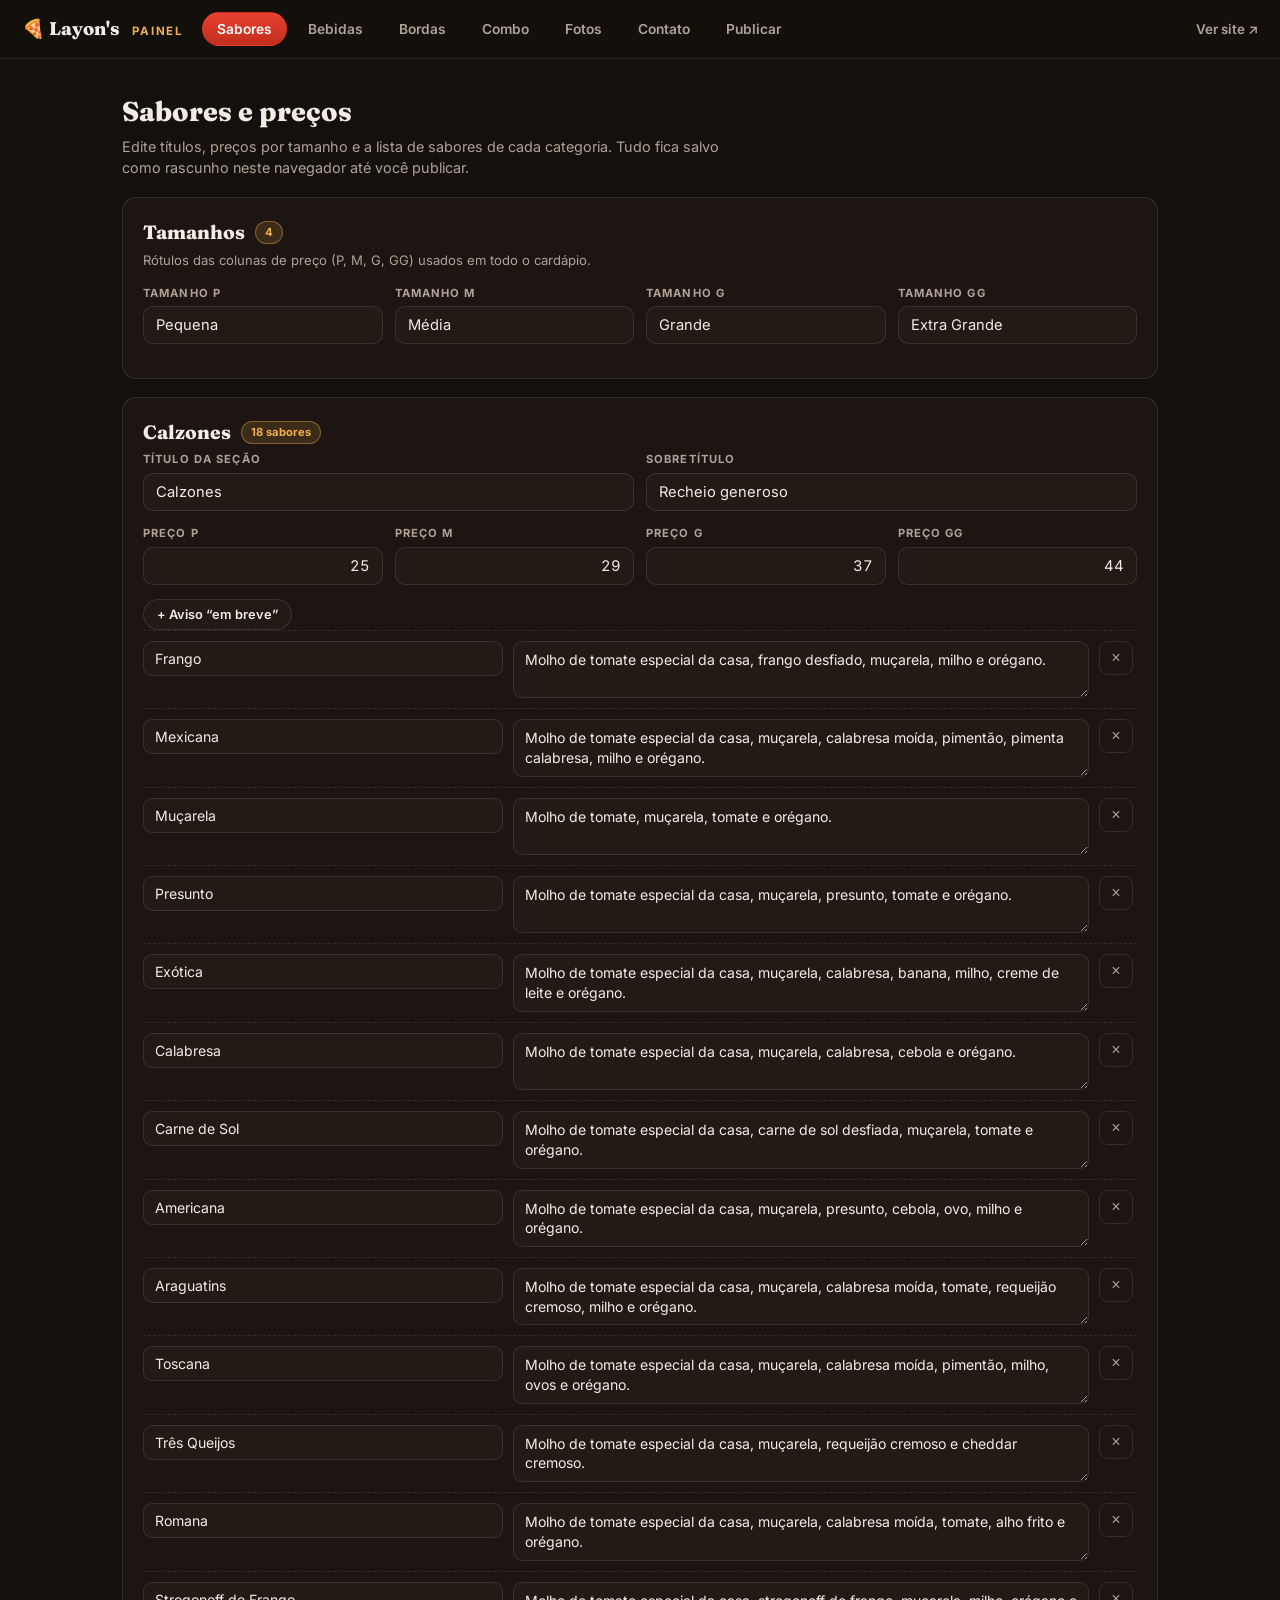
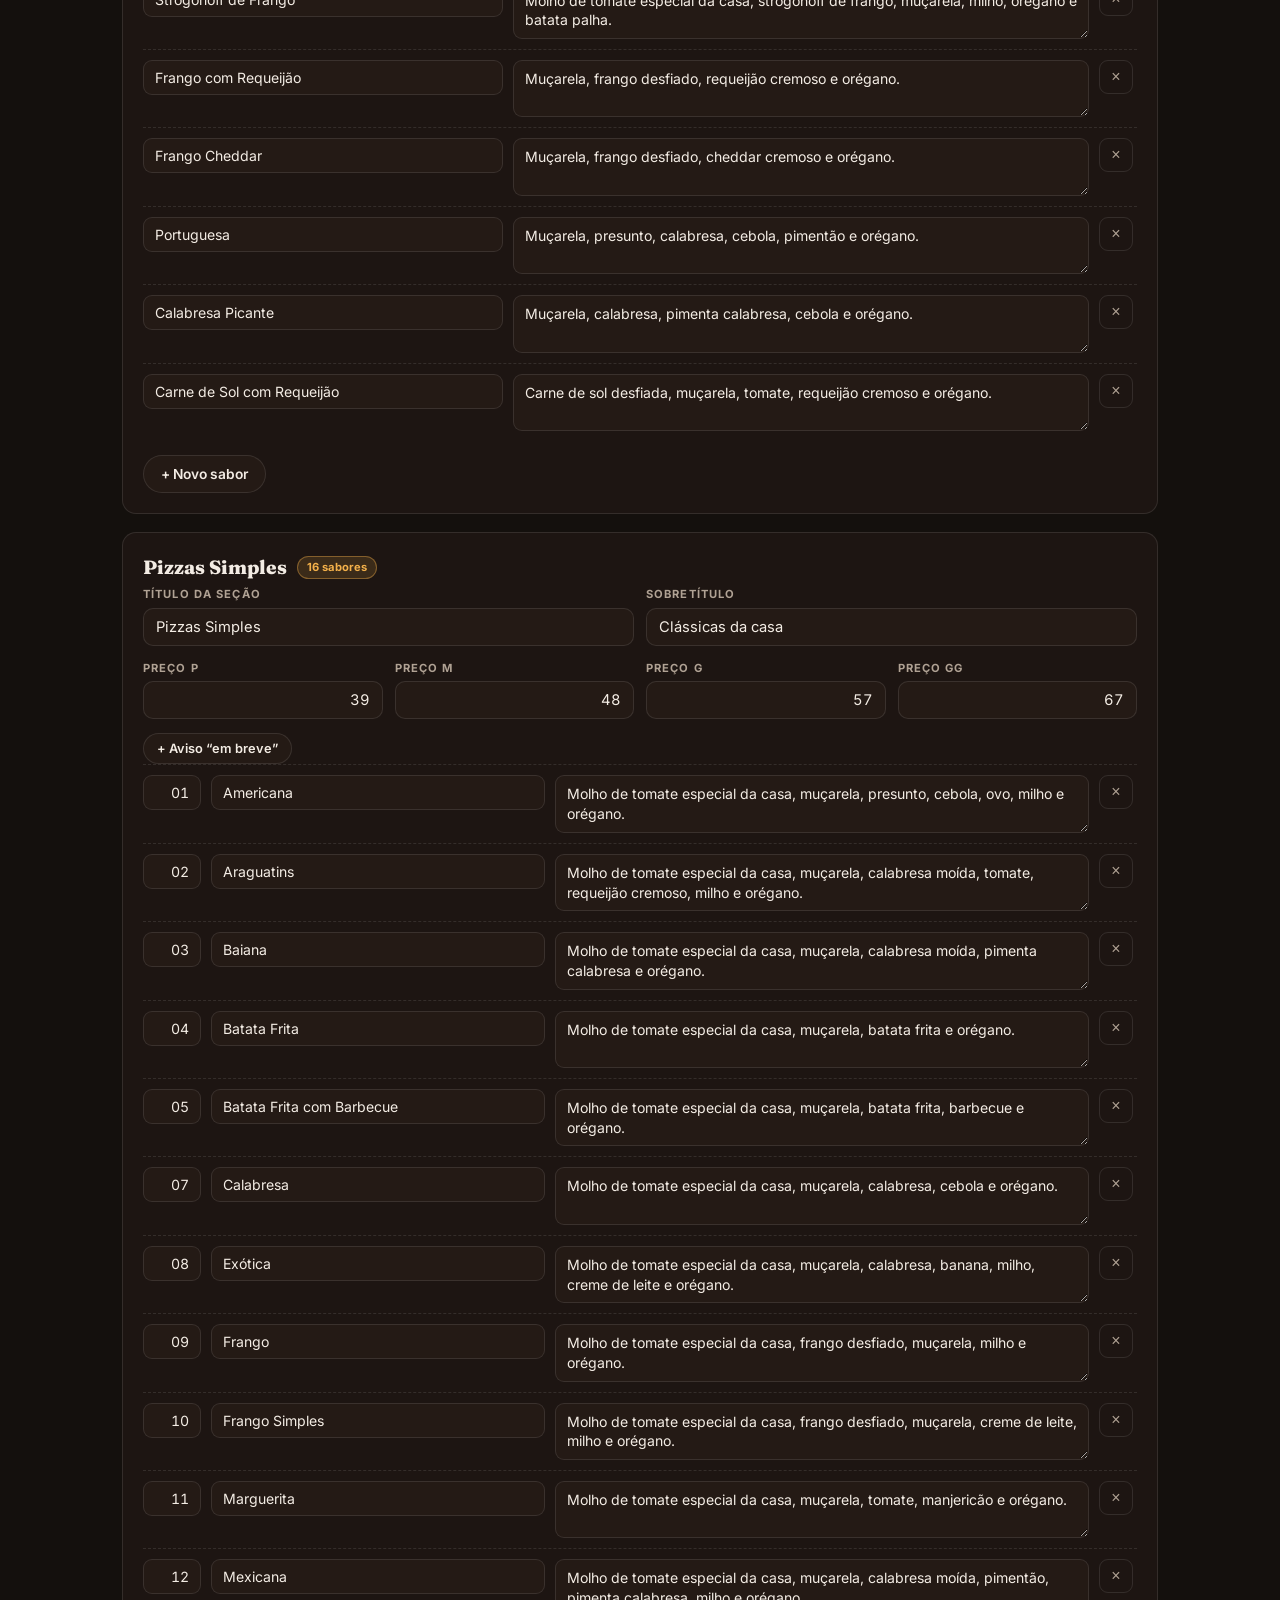
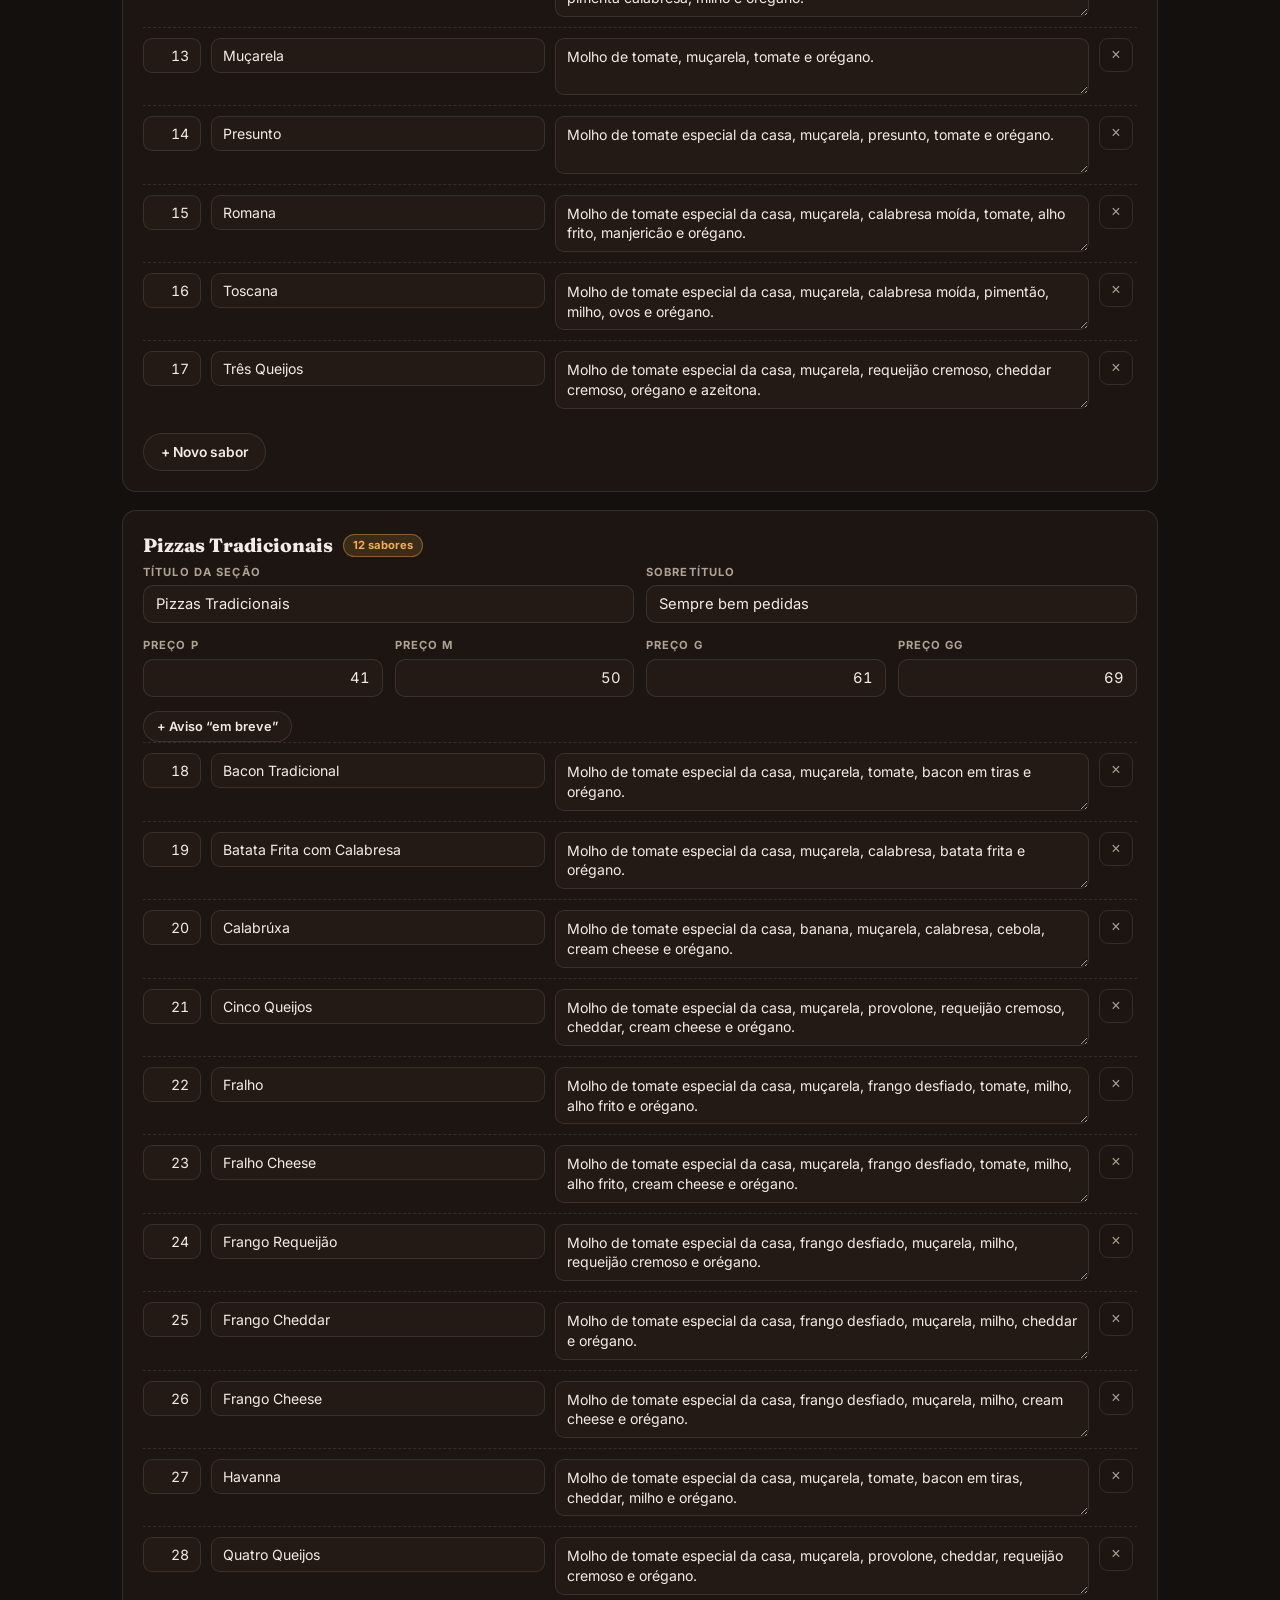
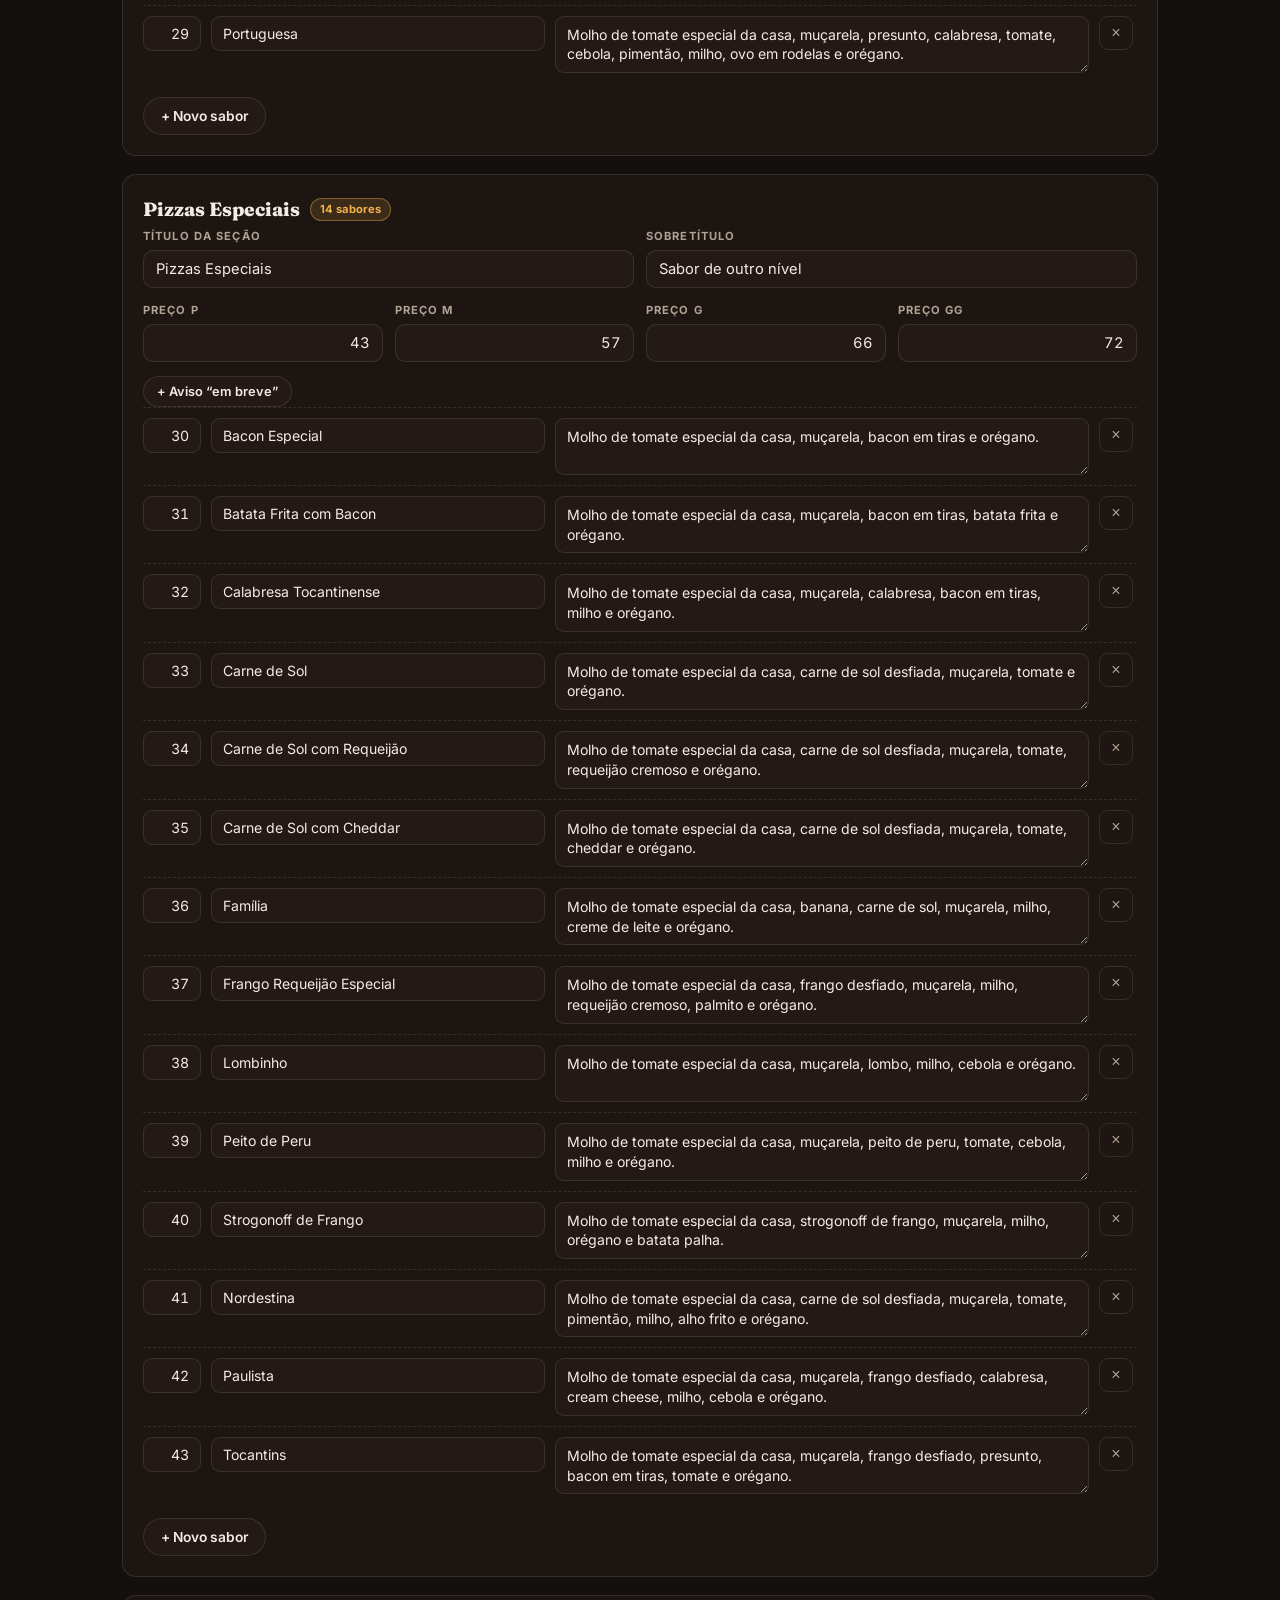
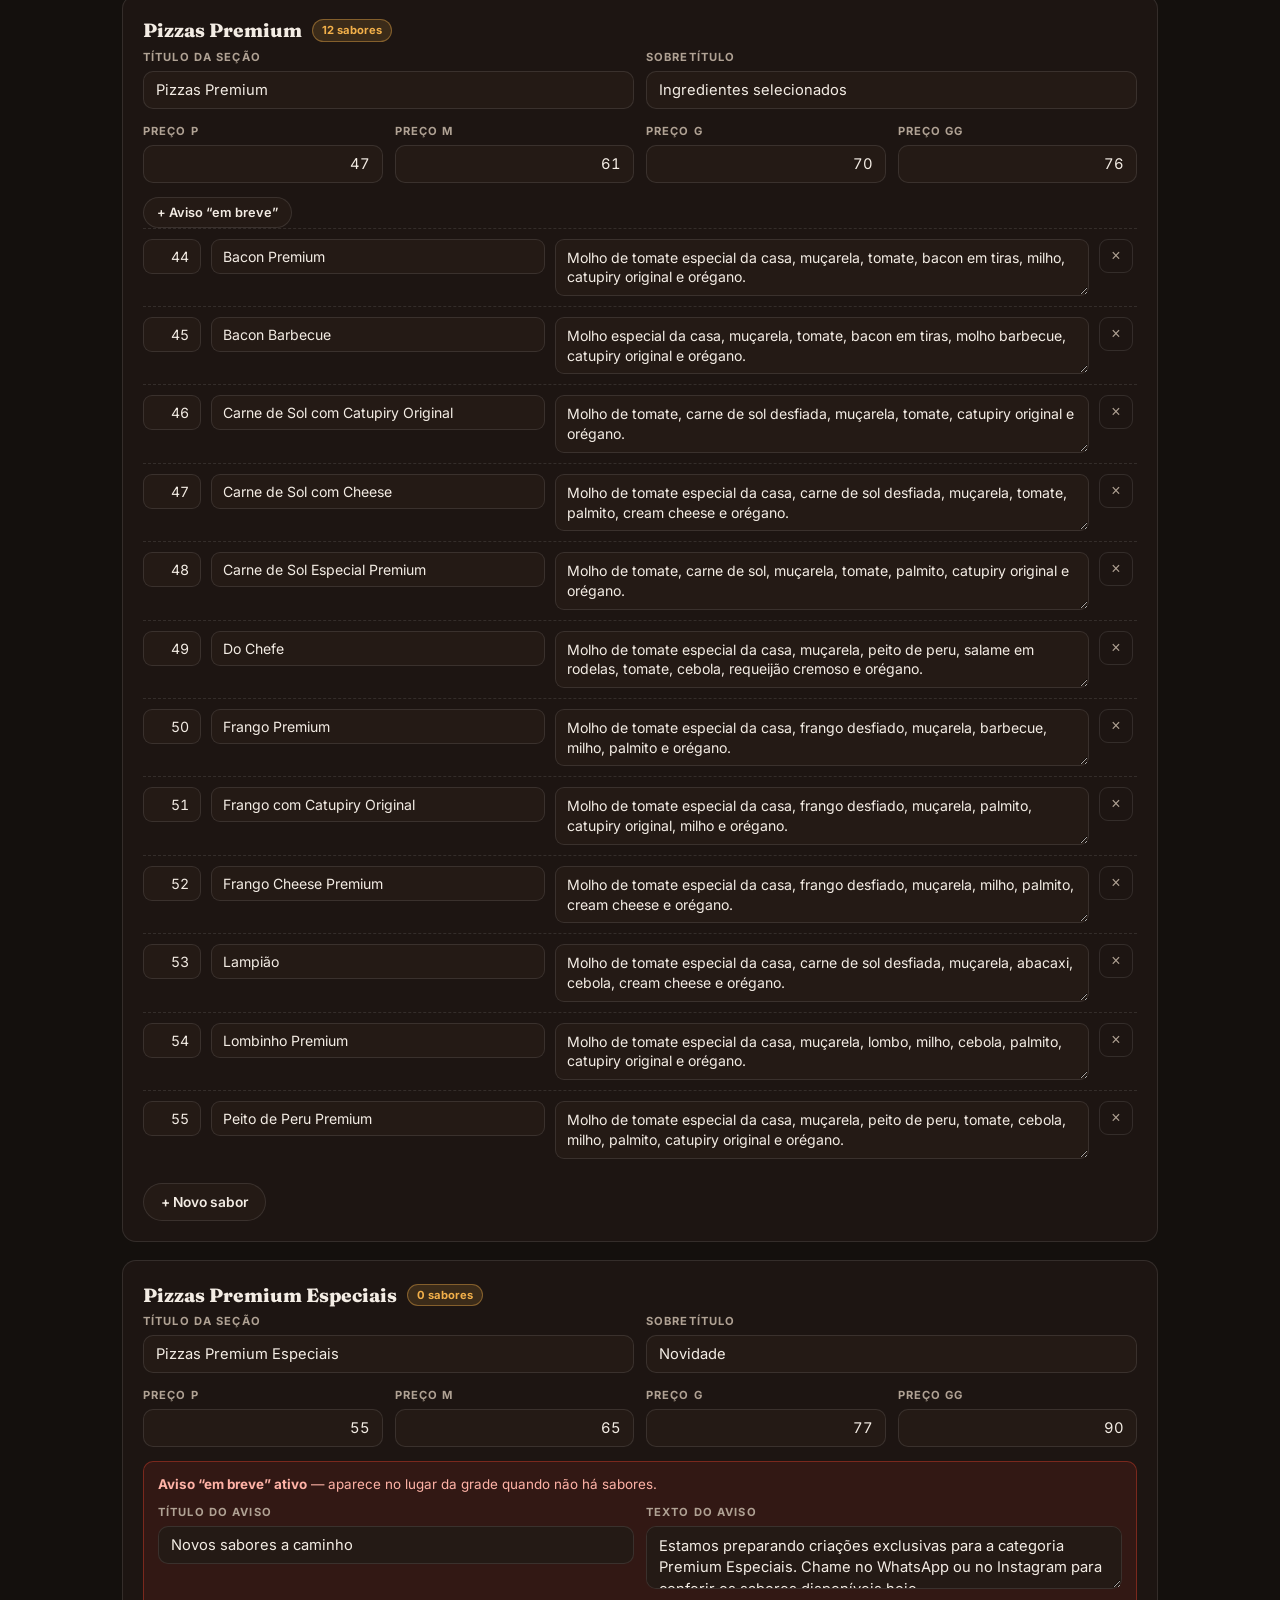
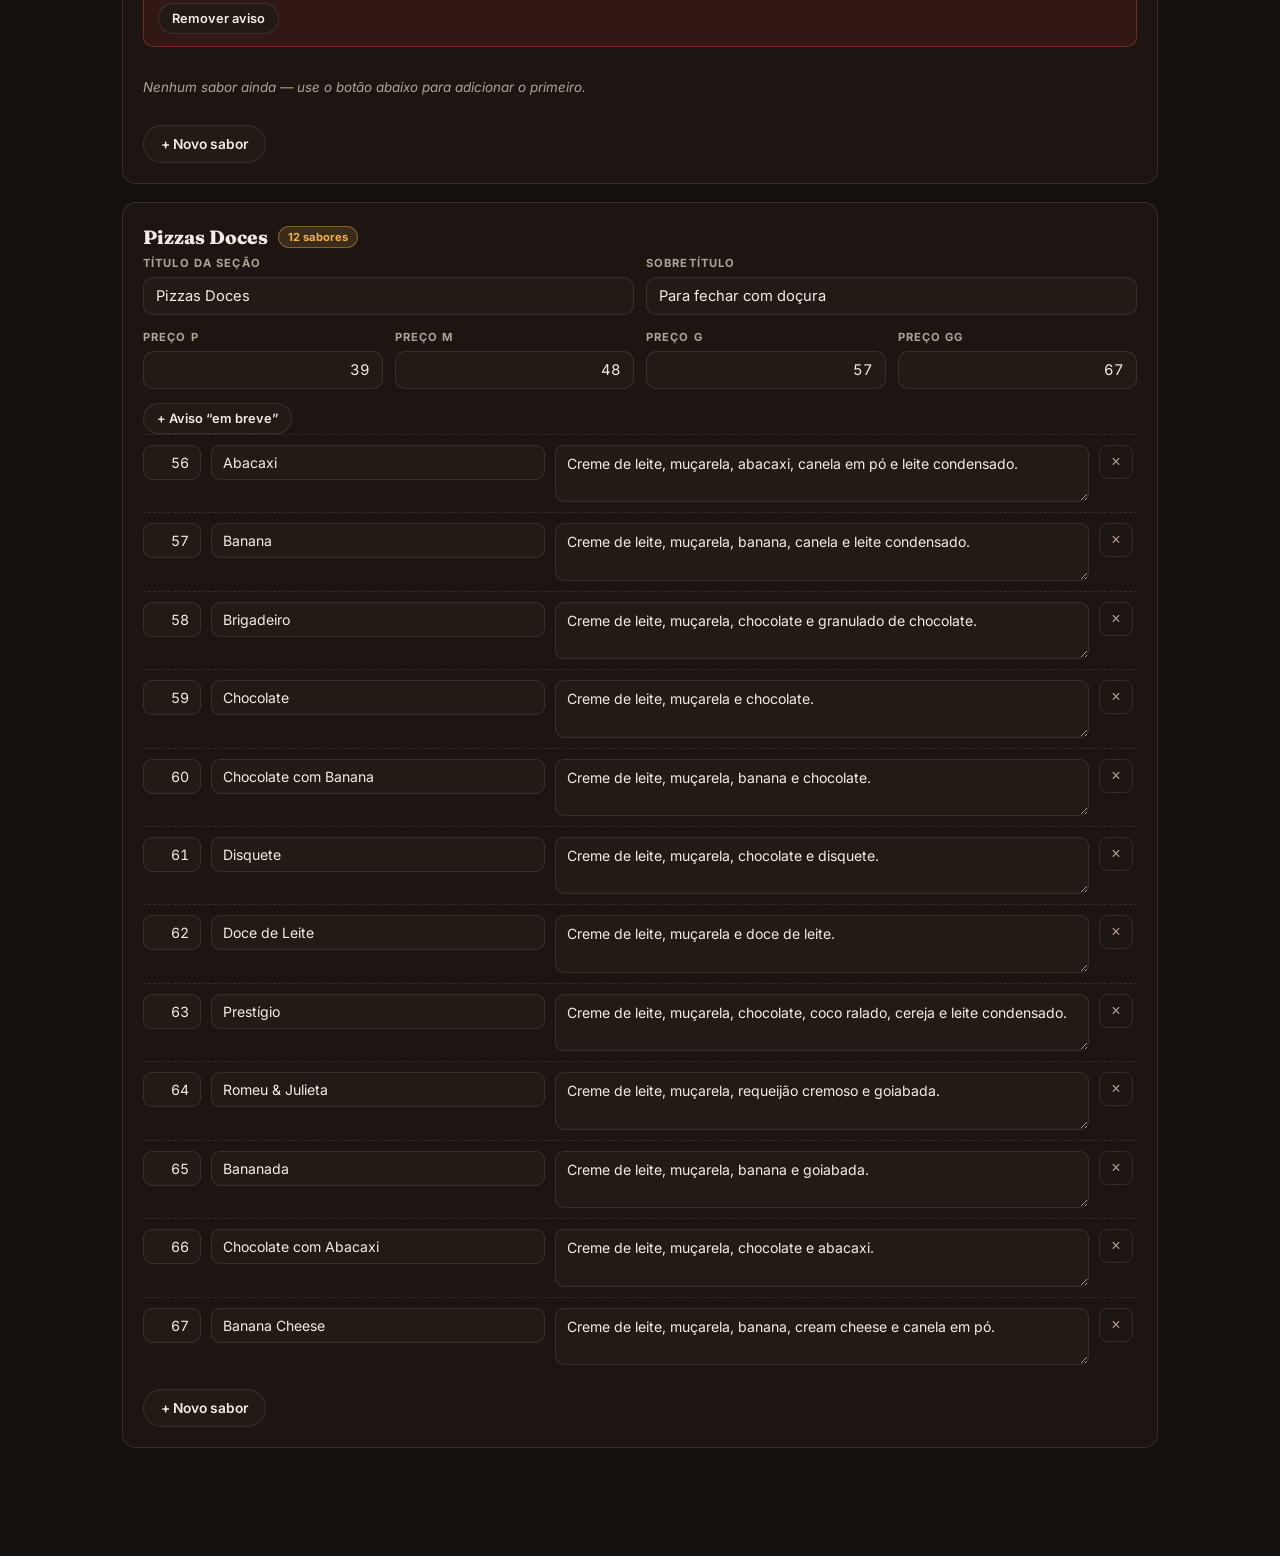
==== admin.html @ 64f8d3bd "Painel do proprietario: edicao de sabores, precos, fotos e publicacao direta no GitHub" ====
<!doctype html>
<html lang="pt-BR">
<head>
  <meta charset="utf-8">
  <meta name="viewport" content="width=device-width, initial-scale=1">
  <meta name="robots" content="noindex, nofollow">
  <meta name="description" content="Painel de edição do cardápio da Layon's Pizzaria.">
  <title>Painel — Layon's Pizzaria</title>
  <link rel="icon" href="data:image/svg+xml,%3Csvg xmlns='http://www.w3.org/2000/svg' viewBox='0 0 64 64'%3E%3Crect width='64' height='64' rx='14' fill='%23150f0c'/%3E%3Cpath d='M54 47A22 22 0 0 1 10 47L32 9Z' fill='%23f6c453'/%3E%3Cpath d='M54 47A22 22 0 0 1 10 47' fill='none' stroke='%23d98e2b' stroke-width='7'/%3E%3Ccircle cx='32' cy='27' r='6' fill='%23e8402f'/%3E%3Ccircle cx='24' cy='38' r='3.2' fill='%23e8402f'/%3E%3Ccircle cx='40' cy='38' r='3.2' fill='%23e8402f'/%3E%3C/svg%3E">
  <link rel="preconnect" href="https://fonts.googleapis.com">
  <link rel="preconnect" href="https://fonts.gstatic.com" crossorigin>
  <link href="https://fonts.googleapis.com/css2?family=Fraunces:opsz,wght@9..144,600..900&family=Inter:wght@400;500;600;700&display=swap" rel="stylesheet">
  <link rel="stylesheet" href="admin.css">
</head>
<body>
  <header class="a-top">
    <div class="a-brand">🍕 Layon's <span>Painel</span></div>
    <nav class="a-tabs" id="aTabs" aria-label="Seções do painel">
      <button type="button" class="a-tab is-on" data-tab="sabores">Sabores</button>
      <button type="button" class="a-tab" data-tab="bebidas">Bebidas</button>
      <button type="button" class="a-tab" data-tab="bordas">Bordas</button>
      <button type="button" class="a-tab" data-tab="combo">Combo</button>
      <button type="button" class="a-tab" data-tab="fotos">Fotos</button>
      <button type="button" class="a-tab" data-tab="contato">Contato</button>
      <button type="button" class="a-tab" data-tab="publicar">Publicar</button>
    </nav>
    <div class="a-topright">
      <span class="a-dirty is-hidden" id="aDirty">Rascunho não publicado</span>
      <a class="a-view" href="index.html" target="_blank" rel="noopener">Ver site ↗</a>
    </div>
  </header>

  <div class="a-banner is-hidden" id="aBanner" role="status">
    <span id="aBannerMsg"></span>
    <button type="button" class="a-btn a-btn--sm" id="aBannerBtn">Descartar rascunho</button>
  </div>

  <main class="a-main" id="aMain"></main>

  <div class="a-toast" id="aToast" role="status" aria-live="polite"></div>

  <script src="menu-data.js"></script>
  <script src="admin.js"></script>
</body>
</html>
---- admin.css ----
/* ============================================================
   LAYON'S PIZZARIA — PAINEL DO PROPRIETÁRIO
   ============================================================ */

:root {
  --bg: #14100d;
  --panel: #1d1512;
  --panel-2: #241a15;
  --line: rgba(255, 255, 255, 0.1);
  --ink: #f3ece4;
  --muted: #b0a294;
  --red: #e8402f;
  --red-deep: #c22e1e;
  --gold: #f3b04a;
  --green: #3ecf6f;
  --radius: 14px;
  --font-display: "Fraunces", Georgia, serif;
  --font-body: "Inter", system-ui, -apple-system, sans-serif;
}

* {
  box-sizing: border-box;
}

html,
body {
  margin: 0;
  padding: 0;
}

body {
  background:
    radial-gradient(900px 400px at 100% -10%, rgba(232, 64, 47, 0.08), transparent 60%),
    var(--bg);
  color: var(--ink);
  font-family: var(--font-body);
  font-size: 15px;
  line-height: 1.5;
  min-height: 100vh;
}

/* ---------------- topo / abas ---------------- */

.a-top {
  position: sticky;
  top: 0;
  z-index: 50;
  display: flex;
  align-items: center;
  gap: 18px;
  flex-wrap: wrap;
  padding: 12px 22px;
  background: rgba(20, 16, 13, 0.94);
  backdrop-filter: blur(8px);
  border-bottom: 1px solid var(--line);
}

.a-brand {
  font-family: var(--font-display);
  font-weight: 800;
  font-size: 1.15rem;
  white-space: nowrap;
}

.a-brand span {
  color: var(--gold);
  font-size: 0.72rem;
  font-family: var(--font-body);
  font-weight: 700;
  letter-spacing: 0.16em;
  text-transform: uppercase;
  margin-left: 8px;
}

.a-tabs {
  display: flex;
  gap: 6px;
  flex: 1;
  overflow-x: auto;
  scrollbar-width: none;
}

.a-tabs::-webkit-scrollbar {
  display: none;
}

.a-tab {
  border: 1px solid transparent;
  background: transparent;
  color: var(--muted);
  font-family: var(--font-body);
  font-size: 0.86rem;
  font-weight: 600;
  padding: 8px 14px;
  border-radius: 999px;
  cursor: pointer;
  white-space: nowrap;
  transition: 0.15s ease;
}

.a-tab:hover {
  color: var(--ink);
  background: rgba(255, 255, 255, 0.06);
}

.a-tab.is-on {
  background: linear-gradient(180deg, var(--red), var(--red-deep));
  border-color: transparent;
  color: #fff;
}

.a-topright {
  display: flex;
  align-items: center;
  gap: 12px;
}

.a-dirty {
  font-size: 0.74rem;
  font-weight: 700;
  color: #2a1a05;
  background: var(--gold);
  padding: 4px 10px;
  border-radius: 999px;
  white-space: nowrap;
}

.a-view {
  color: var(--muted);
  font-size: 0.84rem;
  font-weight: 600;
  text-decoration: none;
}

.a-view:hover {
  color: var(--gold);
}

/* ---------------- banner de rascunho ---------------- */

.a-banner {
  display: flex;
  align-items: center;
  justify-content: center;
  gap: 14px;
  flex-wrap: wrap;
  padding: 10px 22px;
  background: rgba(243, 176, 74, 0.14);
  border-bottom: 1px solid rgba(243, 176, 74, 0.35);
  color: var(--gold);
  font-size: 0.88rem;
}

/* ---------------- layout ---------------- */

.a-main {
  max-width: 1080px;
  margin: 0 auto;
  padding: 26px 22px 90px;
}

.a-sec-head {
  margin: 6px 0 18px;
}

.a-sec-head h1 {
  font-family: var(--font-display);
  font-size: 1.7rem;
  font-weight: 800;
  margin: 0 0 4px;
}

.a-sec-head p {
  margin: 0;
  color: var(--muted);
  font-size: 0.9rem;
  max-width: 620px;
}

/* ---------------- cartões ---------------- */

.a-card {
  background: var(--panel);
  border: 1px solid var(--line);
  border-radius: var(--radius);
  padding: 20px;
  margin-bottom: 18px;
}

.a-card > h2 {
  font-family: var(--font-display);
  font-size: 1.2rem;
  font-weight: 800;
  margin: 0 0 4px;
  display: flex;
  align-items: center;
  gap: 10px;
  flex-wrap: wrap;
}

.a-card > h2 .a-count {
  font-family: var(--font-body);
  font-size: 0.7rem;
  font-weight: 700;
  color: var(--gold);
  background: rgba(243, 176, 74, 0.14);
  border: 1px solid rgba(243, 176, 74, 0.4);
  padding: 2px 9px;
  border-radius: 999px;
}

.a-card > .a-sub {
  color: var(--muted);
  font-size: 0.82rem;
  margin: 0 0 14px;
}

.a-card-actions {
  display: flex;
  gap: 10px;
  flex-wrap: wrap;
  margin-top: 14px;
}

/* ---------------- campos ---------------- */

.a-grid {
  display: grid;
  grid-template-columns: repeat(auto-fit, minmax(190px, 1fr));
  gap: 12px;
  margin-bottom: 14px;
}

.a-grid--4 {
  grid-template-columns: repeat(auto-fit, minmax(120px, 1fr));
}

.a-field {
  display: flex;
  flex-direction: column;
  gap: 5px;
}

.a-field > span {
  font-size: 0.7rem;
  font-weight: 700;
  letter-spacing: 0.1em;
  text-transform: uppercase;
  color: var(--muted);
}

.a-field input,
.a-field textarea,
.a-field select {
  width: 100%;
  padding: 9px 12px;
  border-radius: 10px;
  background: var(--panel-2);
  border: 1px solid var(--line);
  color: var(--ink);
  font-family: var(--font-body);
  font-size: 0.92rem;
  outline: none;
  transition: border-color 0.15s ease;
}

.a-field textarea {
  resize: vertical;
  min-height: 58px;
  line-height: 1.45;
}

.a-field input:focus,
.a-field textarea:focus,
.a-field select:focus {
  border-color: rgba(243, 176, 74, 0.6);
}

.a-field input.a-num {
  text-align: right;
  font-variant-numeric: tabular-nums;
}

.a-field.a-field--price > span b {
  color: var(--gold);
}

.a-hint {
  font-size: 0.76rem;
  color: var(--muted);
  margin: -6px 0 12px;
}

/* ---------------- lista de sabores ---------------- */

.a-item {
  display: grid;
  grid-template-columns: 58px 1fr 1.6fr 38px;
  gap: 10px;
  align-items: start;
  padding: 10px 0;
  border-top: 1px dashed var(--line);
}

.a-item:first-of-type {
  border-top: none;
}

.a-item--3 {
  grid-template-columns: 1fr 130px 110px 38px;
}

.a-item--2 {
  grid-template-columns: 1fr 1fr 38px;
}

.a-item--flavor3 {
  grid-template-columns: 1fr 1.6fr 38px;
}

.a-item--mo {
  grid-template-columns: 70px 1fr 1fr 38px;
}

.a-item select {
  width: 100%;
  padding: 8px 11px;
  border-radius: 9px;
  background: var(--panel-2);
  border: 1px solid var(--line);
  color: var(--ink);
  font-family: var(--font-body);
  font-size: 0.88rem;
  outline: none;
}

.a-item select:focus {
  border-color: rgba(243, 176, 74, 0.6);
}

.a-chips {
  display: flex;
  flex-wrap: wrap;
  gap: 8px;
  align-items: center;
  margin-bottom: 12px;
}

.a-tag button {
  border: none;
  background: transparent;
  color: var(--muted);
  cursor: pointer;
  font-size: 0.9rem;
  padding: 0 0 0 4px;
  line-height: 1;
}

.a-tag button:hover {
  color: var(--red);
}

.a-card-actions input[type="file"] {
  display: none;
}

.a-card-actions input:not([type="file"]) {
  flex: 1;
  min-width: 170px;
  padding: 9px 14px;
  border-radius: 999px;
  background: var(--panel-2);
  border: 1px solid var(--line);
  color: var(--ink);
  font-family: var(--font-body);
  font-size: 0.86rem;
  outline: none;
}

.a-card-actions input:not([type="file"]):focus {
  border-color: rgba(243, 176, 74, 0.6);
}

.a-item input,
.a-item textarea {
  width: 100%;
  padding: 8px 11px;
  border-radius: 9px;
  background: var(--panel-2);
  border: 1px solid var(--line);
  color: var(--ink);
  font-family: var(--font-body);
  font-size: 0.88rem;
  outline: none;
}

.a-item textarea {
  resize: vertical;
  min-height: 54px;
  line-height: 1.4;
}

.a-item input:focus,
.a-item textarea:focus {
  border-color: rgba(243, 176, 74, 0.6);
}

.a-item input.a-num {
  text-align: right;
  font-variant-numeric: tabular-nums;
}

.a-item .a-ord {
  text-align: center;
  font-weight: 700;
  color: var(--gold);
  font-size: 0.8rem;
  padding-top: 9px;
}

.a-del {
  border: 1px solid var(--line);
  background: transparent;
  color: var(--muted);
  width: 34px;
  height: 34px;
  border-radius: 9px;
  cursor: pointer;
  font-size: 1rem;
  line-height: 1;
  transition: 0.15s ease;
}

.a-del:hover {
  border-color: var(--red);
  color: var(--red);
  background: rgba(232, 64, 47, 0.12);
}

/* ---------------- botões ---------------- */

.a-btn {
  display: inline-flex;
  align-items: center;
  gap: 7px;
  padding: 10px 17px;
  border-radius: 999px;
  border: 1px solid var(--line);
  background: var(--panel-2);
  color: var(--ink);
  font-family: var(--font-body);
  font-size: 0.86rem;
  font-weight: 600;
  cursor: pointer;
  text-decoration: none;
  transition: 0.15s ease;
}

.a-btn:hover {
  border-color: rgba(243, 176, 74, 0.55);
}

.a-btn--primary {
  background: linear-gradient(180deg, var(--red), var(--red-deep));
  border-color: transparent;
  color: #fff;
  font-weight: 700;
}

.a-btn--primary:hover {
  filter: brightness(1.08);
  border-color: transparent;
}

.a-btn--gold {
  background: linear-gradient(180deg, #f6c453, #d98e2b);
  border-color: transparent;
  color: #2a1a05;
  font-weight: 700;
}

.a-btn--sm {
  padding: 7px 13px;
  font-size: 0.8rem;
}

.a-btn:disabled {
  opacity: 0.45;
  cursor: not-allowed;
}

.a-btn--ok {
  background: rgba(62, 207, 111, 0.16);
  border-color: rgba(62, 207, 111, 0.5);
  color: var(--green);
}

/* ---------------- galeria ---------------- */

.a-gal {
  display: grid;
  grid-template-columns: repeat(auto-fill, minmax(150px, 1fr));
  gap: 14px;
}

.a-shot {
  background: var(--panel-2);
  border: 1px solid var(--line);
  border-radius: 12px;
  overflow: hidden;
  display: flex;
  flex-direction: column;
}

.a-shot img {
  width: 100%;
  aspect-ratio: 4 / 3;
  object-fit: cover;
  display: block;
  background: #000;
}

.a-shot-body {
  padding: 10px;
  display: flex;
  flex-direction: column;
  gap: 8px;
}

.a-shot-body input {
  width: 100%;
  padding: 7px 9px;
  border-radius: 8px;
  background: var(--panel);
  border: 1px solid var(--line);
  color: var(--ink);
  font-family: var(--font-body);
  font-size: 0.78rem;
  outline: none;
}

.a-shot-body input:focus {
  border-color: rgba(243, 176, 74, 0.6);
}

.a-shot-ctrl {
  display: flex;
  gap: 6px;
}

.a-shot-ctrl button {
  flex: 1;
  padding: 6px 0;
  border-radius: 8px;
  border: 1px solid var(--line);
  background: var(--panel);
  color: var(--muted);
  cursor: pointer;
  font-size: 0.8rem;
}

.a-shot-ctrl button:hover {
  color: var(--ink);
  border-color: rgba(243, 176, 74, 0.5);
}

.a-shot-ctrl button.a-del {
  flex: 0 0 34px;
}

.a-upload {
  display: flex;
  align-items: center;
  gap: 14px;
  flex-wrap: wrap;
  padding: 16px;
  border: 1.5px dashed rgba(243, 176, 74, 0.45);
  border-radius: 12px;
  background: rgba(243, 176, 74, 0.05);
  margin-bottom: 18px;
}

.a-upload p {
  margin: 0;
  font-size: 0.82rem;
  color: var(--muted);
  flex: 1;
  min-width: 220px;
}

.a-upload input[type="file"] {
  display: none;
}

/* ---------------- publicar ---------------- */

.a-steps {
  counter-reset: passo;
  list-style: none;
  margin: 10px 0 16px;
  padding: 0;
}

.a-steps li {
  counter-increment: passo;
  position: relative;
  padding: 8px 0 8px 44px;
  font-size: 0.88rem;
  color: var(--muted);
  border-bottom: 1px dashed var(--line);
}

.a-steps li:last-child {
  border-bottom: none;
}

.a-steps li::before {
  content: counter(passo);
  position: absolute;
  left: 0;
  top: 8px;
  width: 26px;
  height: 26px;
  border-radius: 50%;
  background: rgba(232, 64, 47, 0.2);
  border: 1px solid rgba(232, 64, 47, 0.55);
  color: #ff9d90;
  font-size: 0.78rem;
  font-weight: 700;
  display: grid;
  place-items: center;
}

.a-steps li b {
  color: var(--ink);
}

.a-token-row {
  display: flex;
  gap: 10px;
  flex-wrap: wrap;
  align-items: flex-end;
}

.a-token-row .a-field {
  flex: 1;
  min-width: 260px;
}

.a-log {
  background: #0d0a08;
  border: 1px solid var(--line);
  border-radius: 10px;
  padding: 12px 14px;
  font-family: ui-monospace, "Cascadia Mono", Consolas, monospace;
  font-size: 0.78rem;
  line-height: 1.6;
  color: var(--muted);
  white-space: pre-wrap;
  word-break: break-word;
  margin-top: 14px;
  max-height: 260px;
  overflow-y: auto;
  display: none;
}

.a-log.is-on {
  display: block;
}

.a-log .ok {
  color: var(--green);
}

.a-log .err {
  color: #ff8d7d;
}

.a-log .info {
  color: var(--gold);
}

.a-warn {
  background: rgba(232, 64, 47, 0.1);
  border: 1px solid rgba(232, 64, 47, 0.4);
  border-radius: 10px;
  padding: 12px 14px;
  font-size: 0.84rem;
  color: #ffb3a7;
  margin-bottom: 16px;
}

.a-ok-box {
  background: rgba(62, 207, 111, 0.1);
  border: 1px solid rgba(62, 207, 111, 0.4);
  border-radius: 10px;
  padding: 12px 14px;
  font-size: 0.86rem;
  color: var(--green);
  margin-bottom: 16px;
}

/* ---------------- toast ---------------- */

.a-toast {
  position: fixed;
  left: 50%;
  bottom: 26px;
  transform: translate(-50%, 20px);
  background: var(--panel-2);
  border: 1px solid rgba(243, 176, 74, 0.5);
  color: var(--ink);
  padding: 11px 20px;
  border-radius: 999px;
  font-size: 0.88rem;
  font-weight: 600;
  opacity: 0;
  pointer-events: none;
  transition: 0.25s ease;
  z-index: 100;
  max-width: 90vw;
  text-align: center;
}

.a-toast.is-on {
  opacity: 1;
  transform: translate(-50%, 0);
}

.a-toast.is-err {
  border-color: var(--red);
  color: #ffb3a7;
}

/* ---------------- utilidades ---------------- */

.is-hidden {
  display: none !important;
}

.a-empty {
  color: var(--muted);
  font-size: 0.84rem;
  font-style: italic;
  padding: 14px 0;
}

.a-tag {
  font-size: 0.7rem;
  font-weight: 700;
  letter-spacing: 0.08em;
  text-transform: uppercase;
  color: var(--muted);
  background: var(--panel-2);
  border: 1px solid var(--line);
  padding: 3px 9px;
  border-radius: 999px;
}

/* ---------------- responsivo ---------------- */

@media (max-width: 780px) {
  .a-top {
    padding: 10px 14px;
    gap: 10px;
  }

  .a-brand {
    font-size: 1rem;
  }

  .a-tabs {
    order: 3;
    flex-basis: 100%;
  }

  .a-main {
    padding: 18px 14px 80px;
  }

  .a-item {
    grid-template-columns: 46px 1fr 34px;
  }

  .a-item > :nth-child(3) {
    grid-column: 1 / -1;
  }

  .a-item--3,
  .a-item--2 {
    grid-template-columns: 1fr 34px;
  }

  .a-item--flavor3,
  .a-item--mo {
    grid-template-columns: 1fr;
  }

  .a-item--flavor3 > *,
  .a-item--mo > * {
    grid-column: 1 / -1;
  }

  .a-item--3 > :nth-child(2),
  .a-item--3 > :nth-child(3),
  .a-item--2 > :nth-child(2) {
    grid-column: 1 / -1;
  }
}
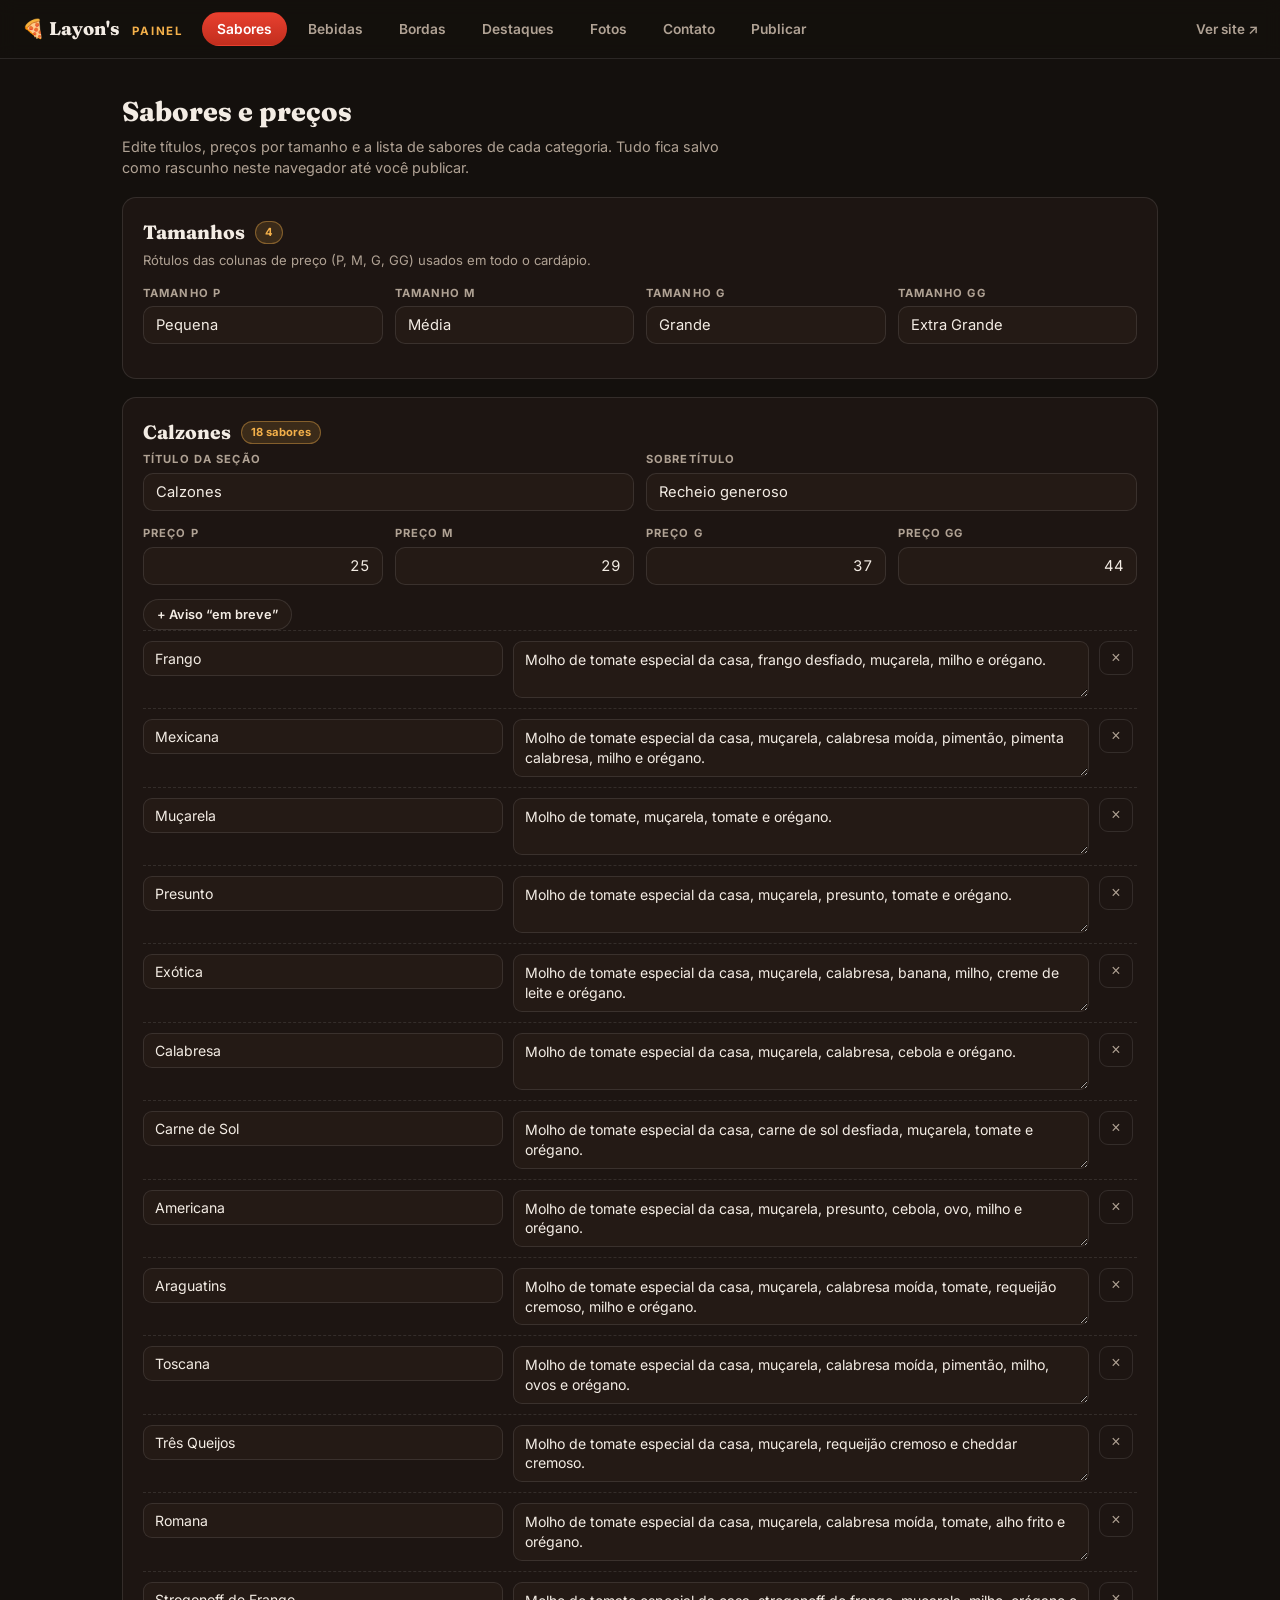
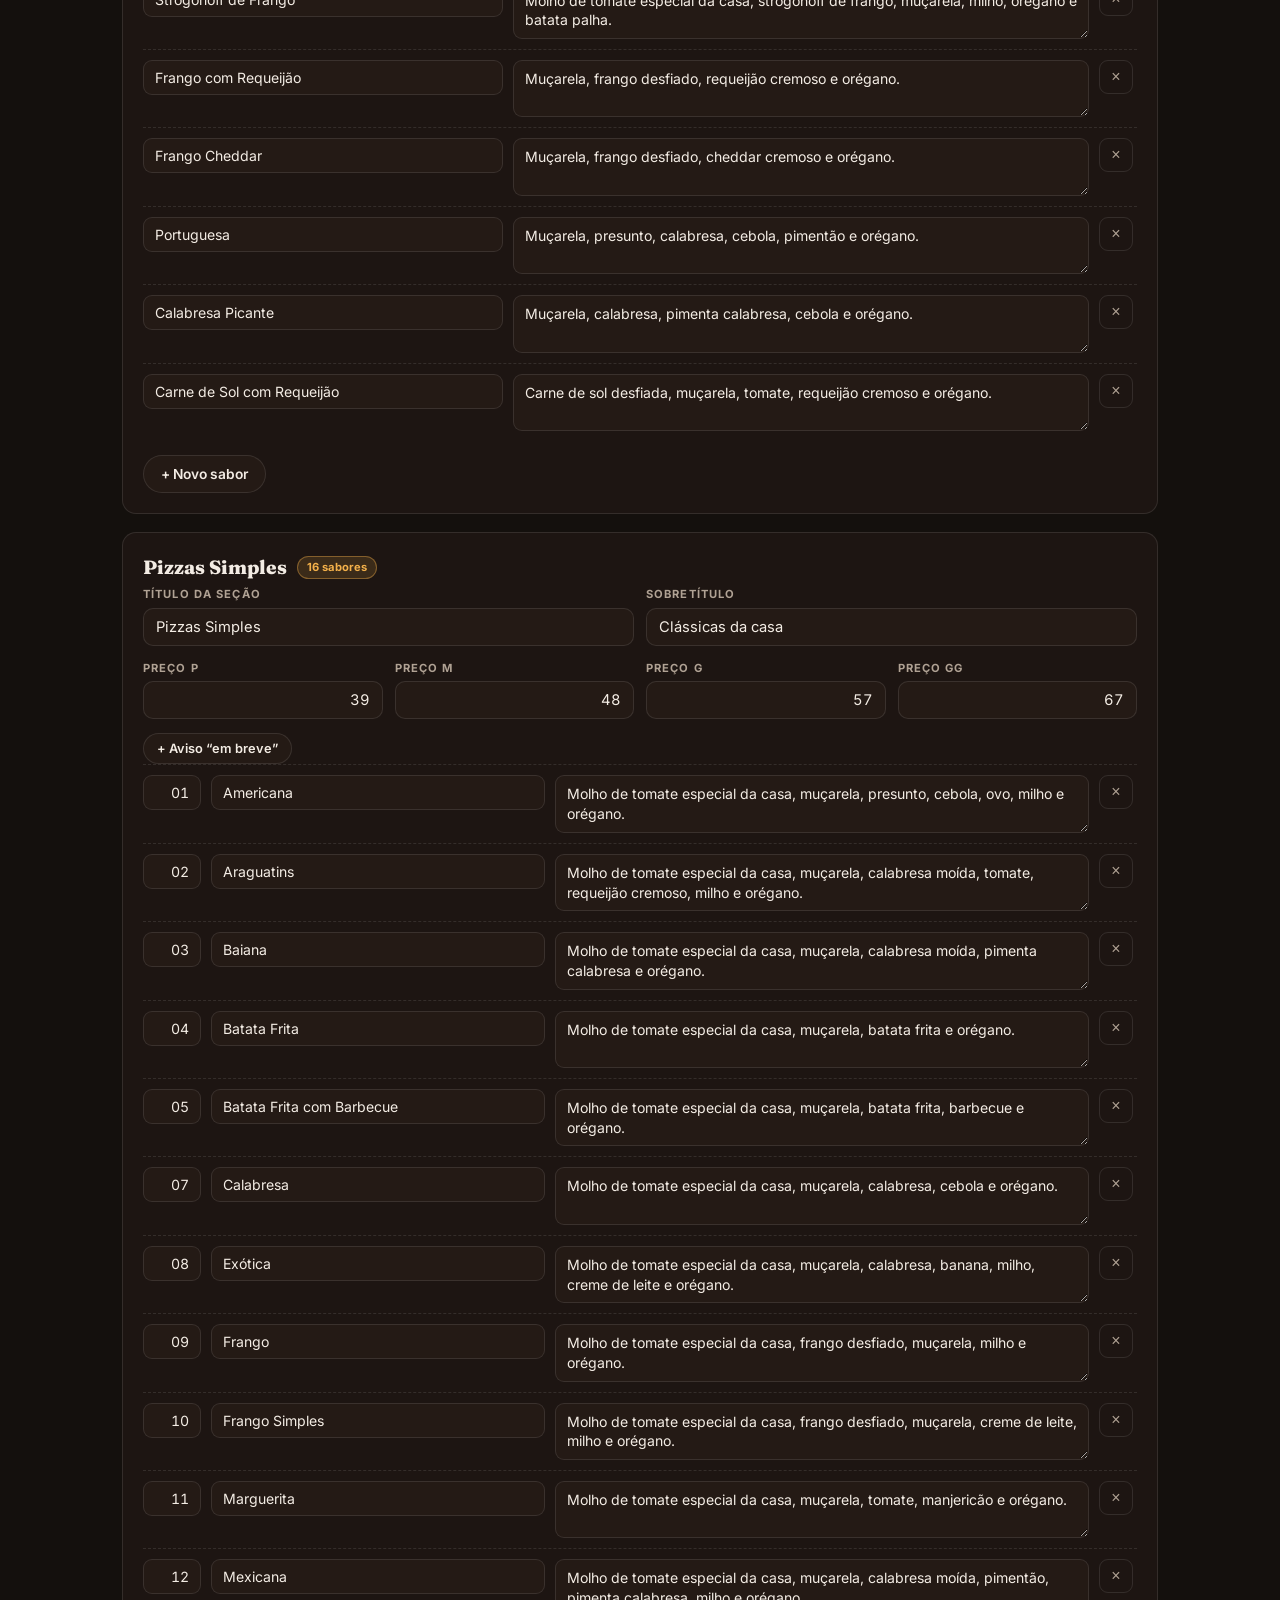
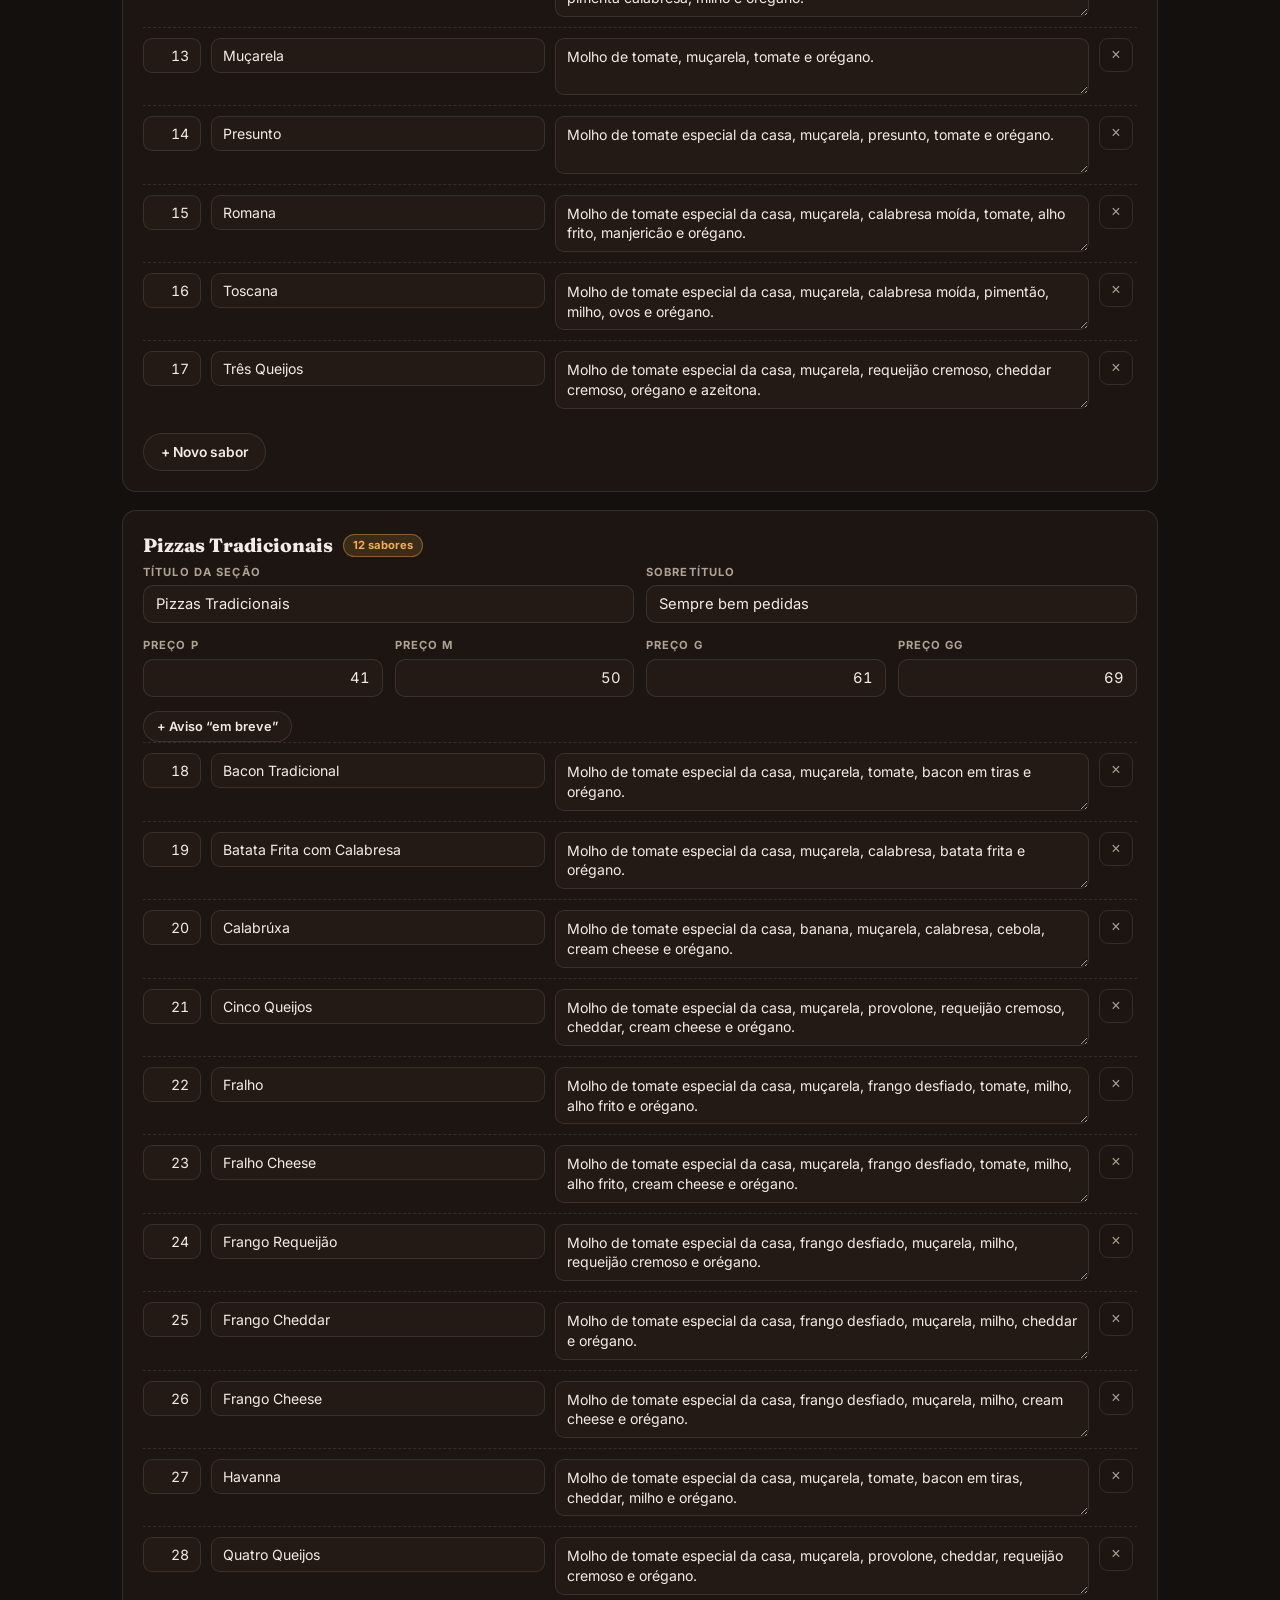
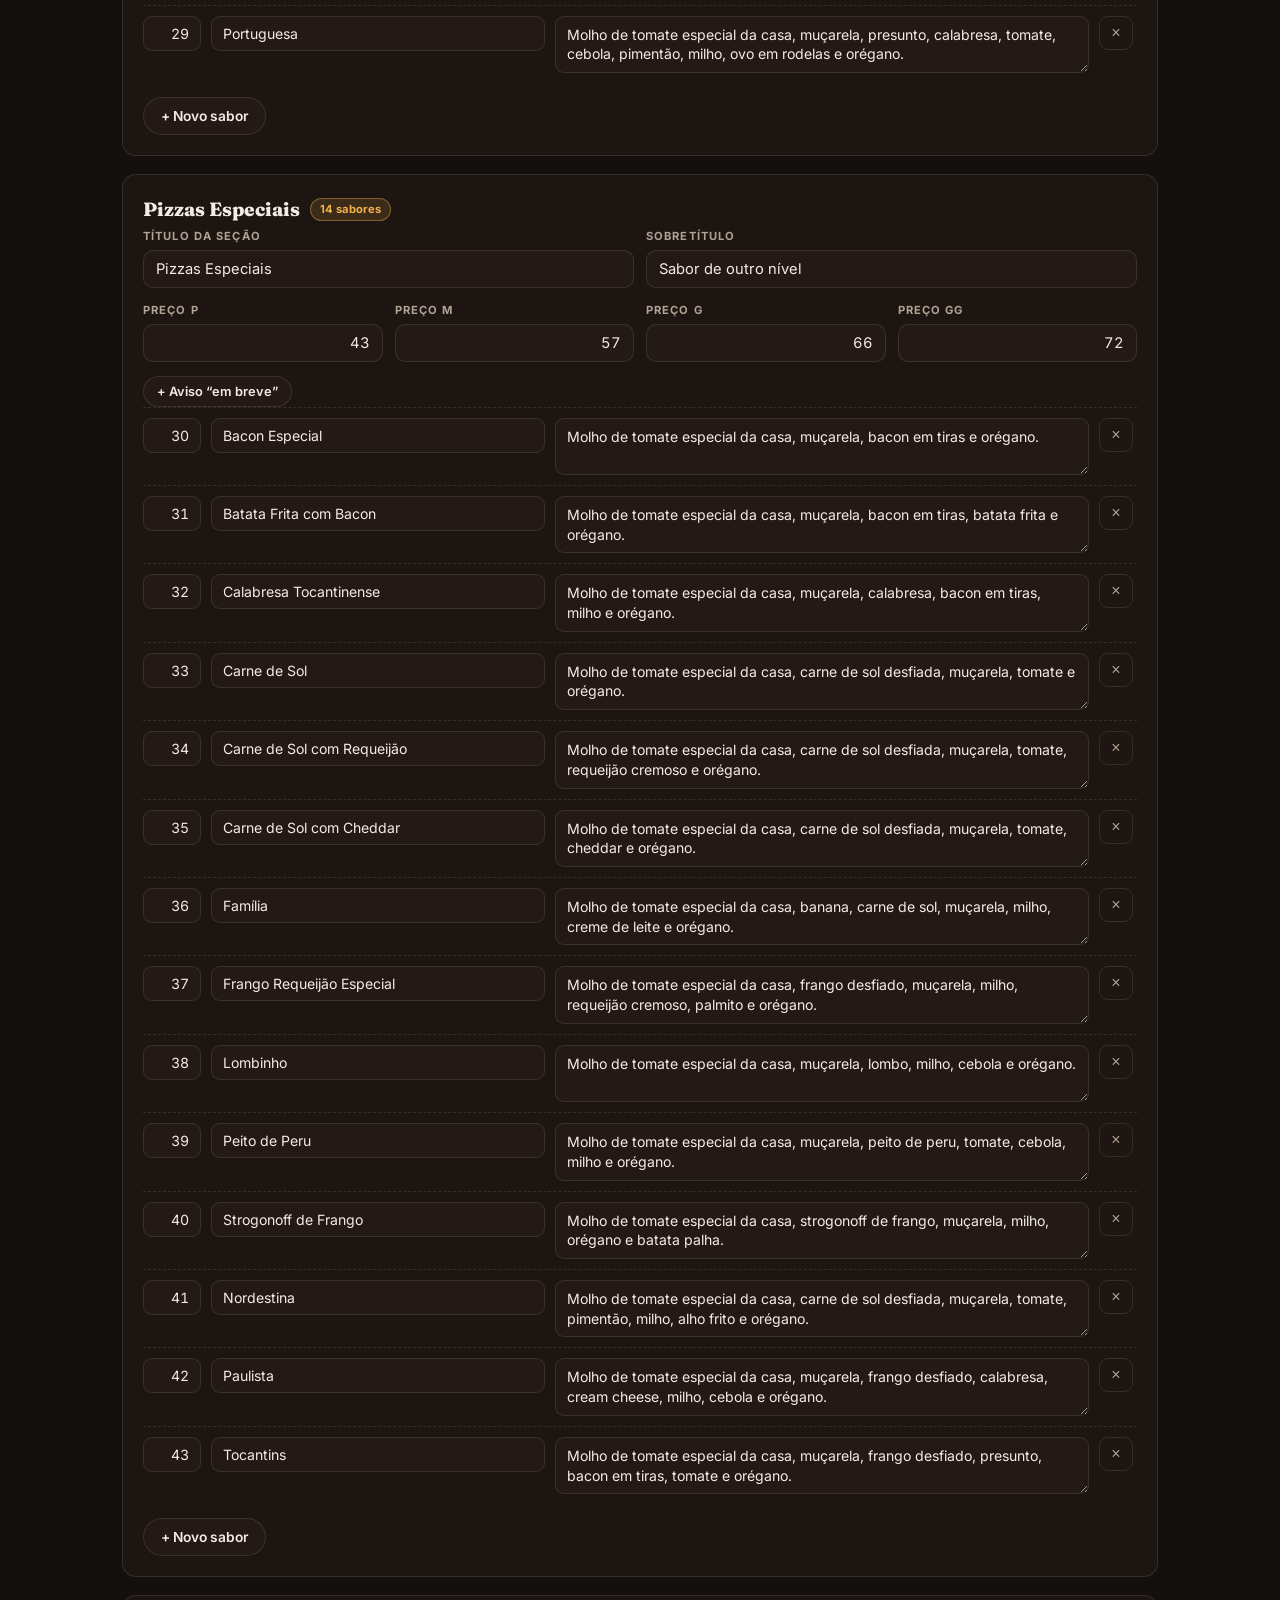
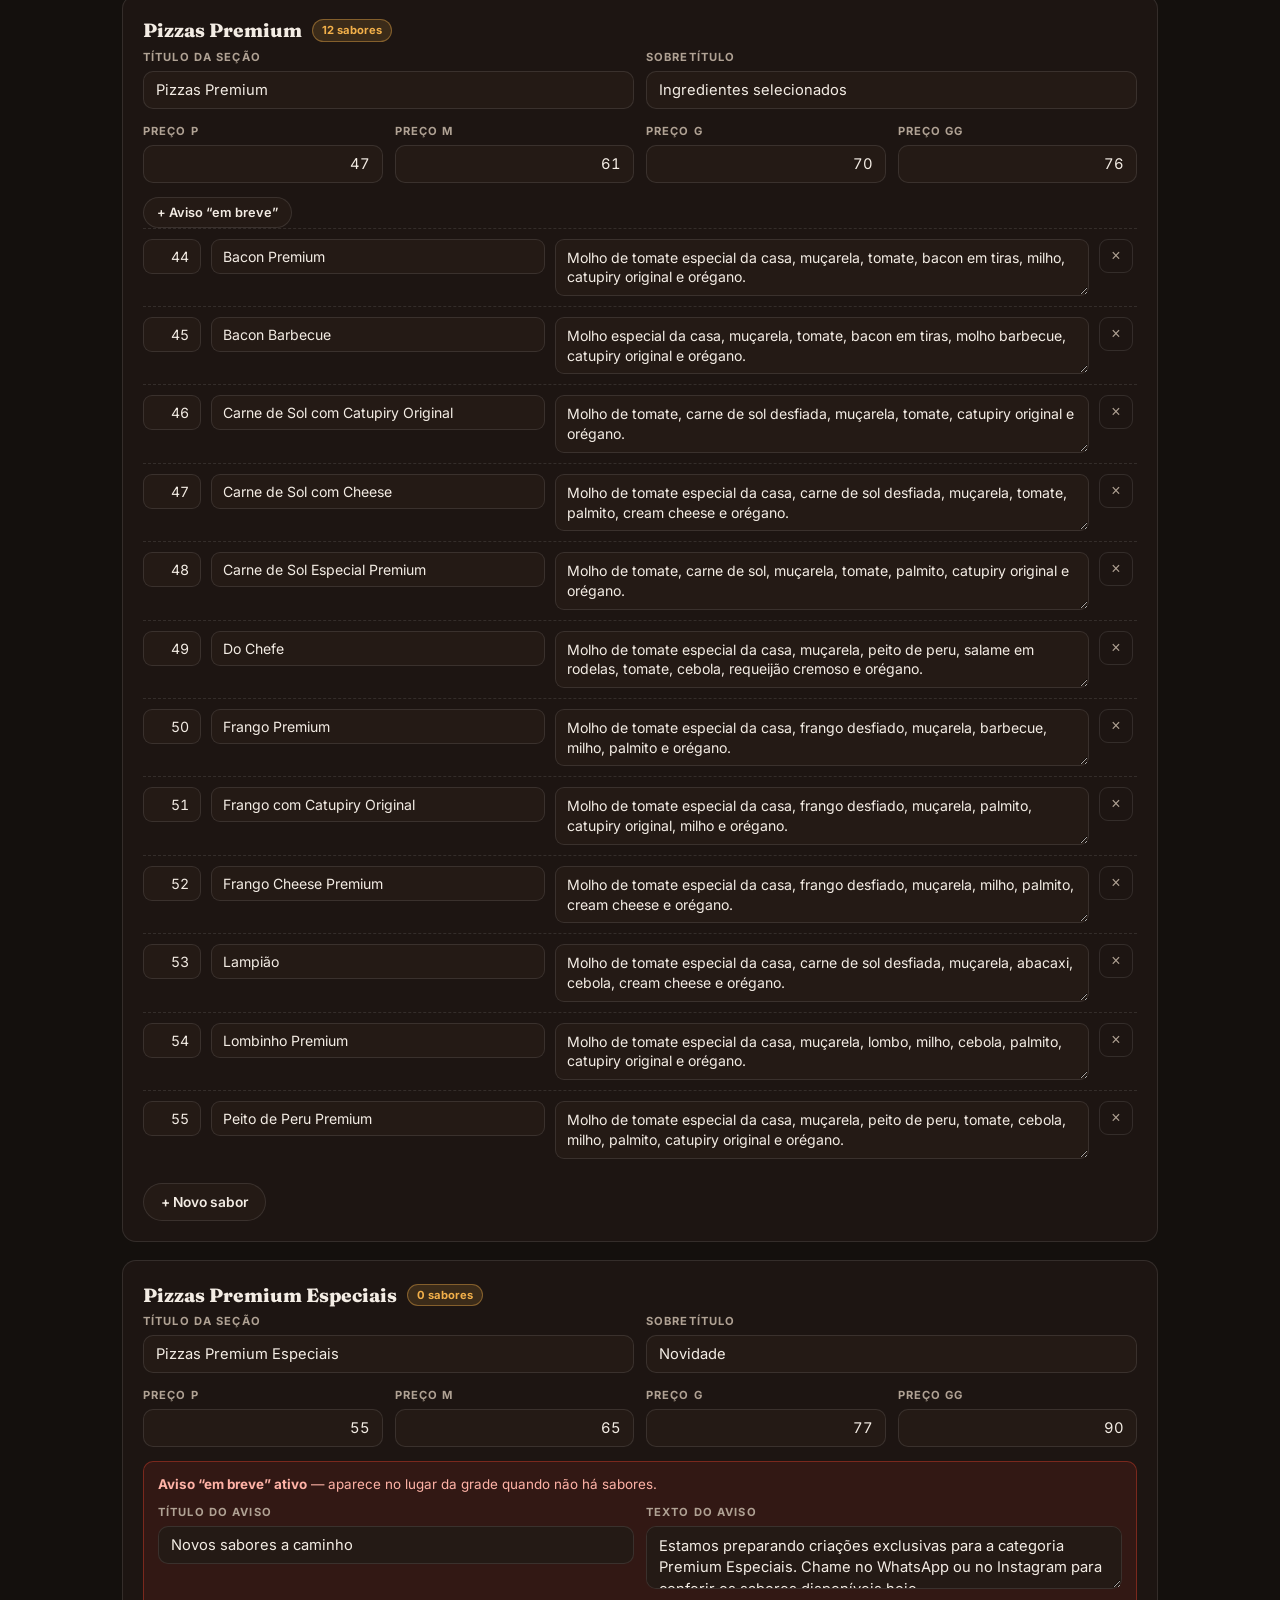
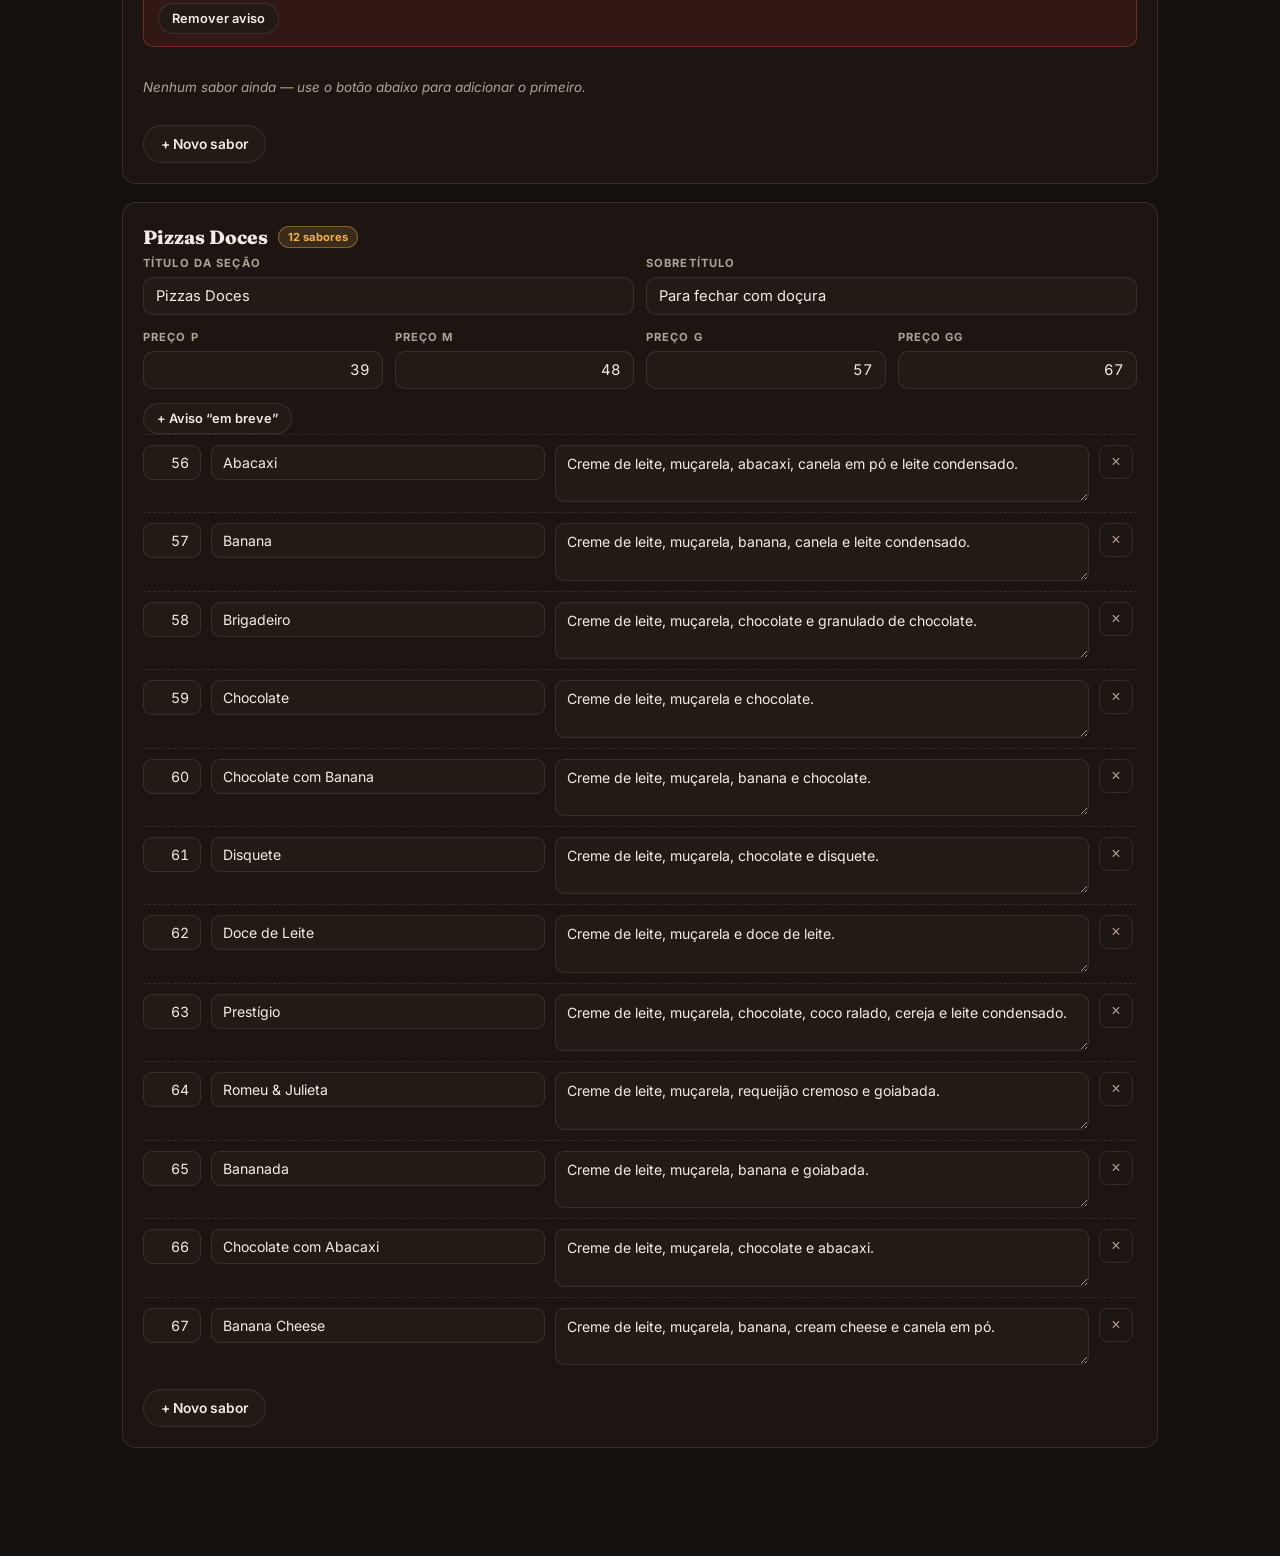
==== commit 739c3a84: "Top bar enxugada, fim do combo, tamanho do card abre o montador e Pix com QR Code - Top bar: apenas " ====
--- a/admin.html
+++ b/admin.html
@@ -19,7 +19,7 @@
       <button type="button" class="a-tab is-on" data-tab="sabores">Sabores</button>
       <button type="button" class="a-tab" data-tab="bebidas">Bebidas</button>
       <button type="button" class="a-tab" data-tab="bordas">Bordas</button>
-      <button type="button" class="a-tab" data-tab="combo">Combo</button>
+      <button type="button" class="a-tab" data-tab="destaques">Destaques</button>
       <button type="button" class="a-tab" data-tab="fotos">Fotos</button>
       <button type="button" class="a-tab" data-tab="contato">Contato</button>
       <button type="button" class="a-tab" data-tab="publicar">Publicar</button>
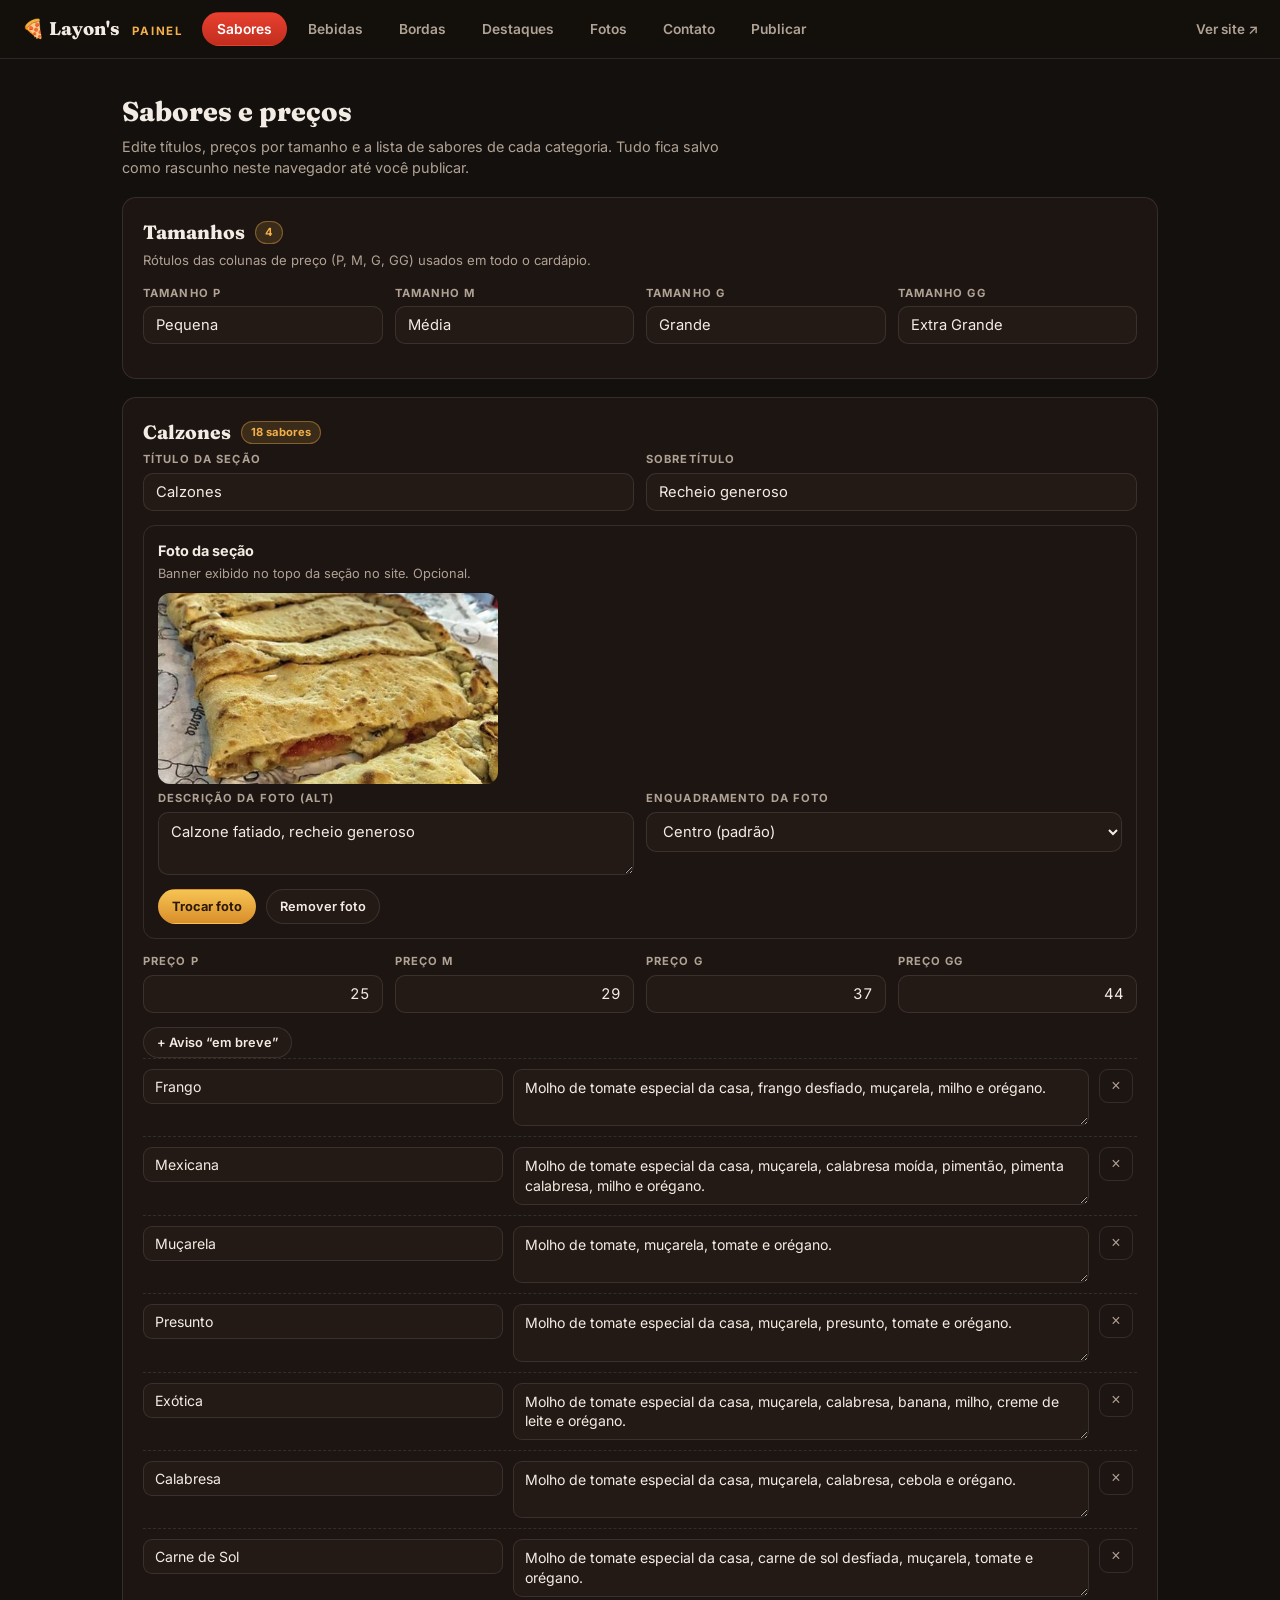
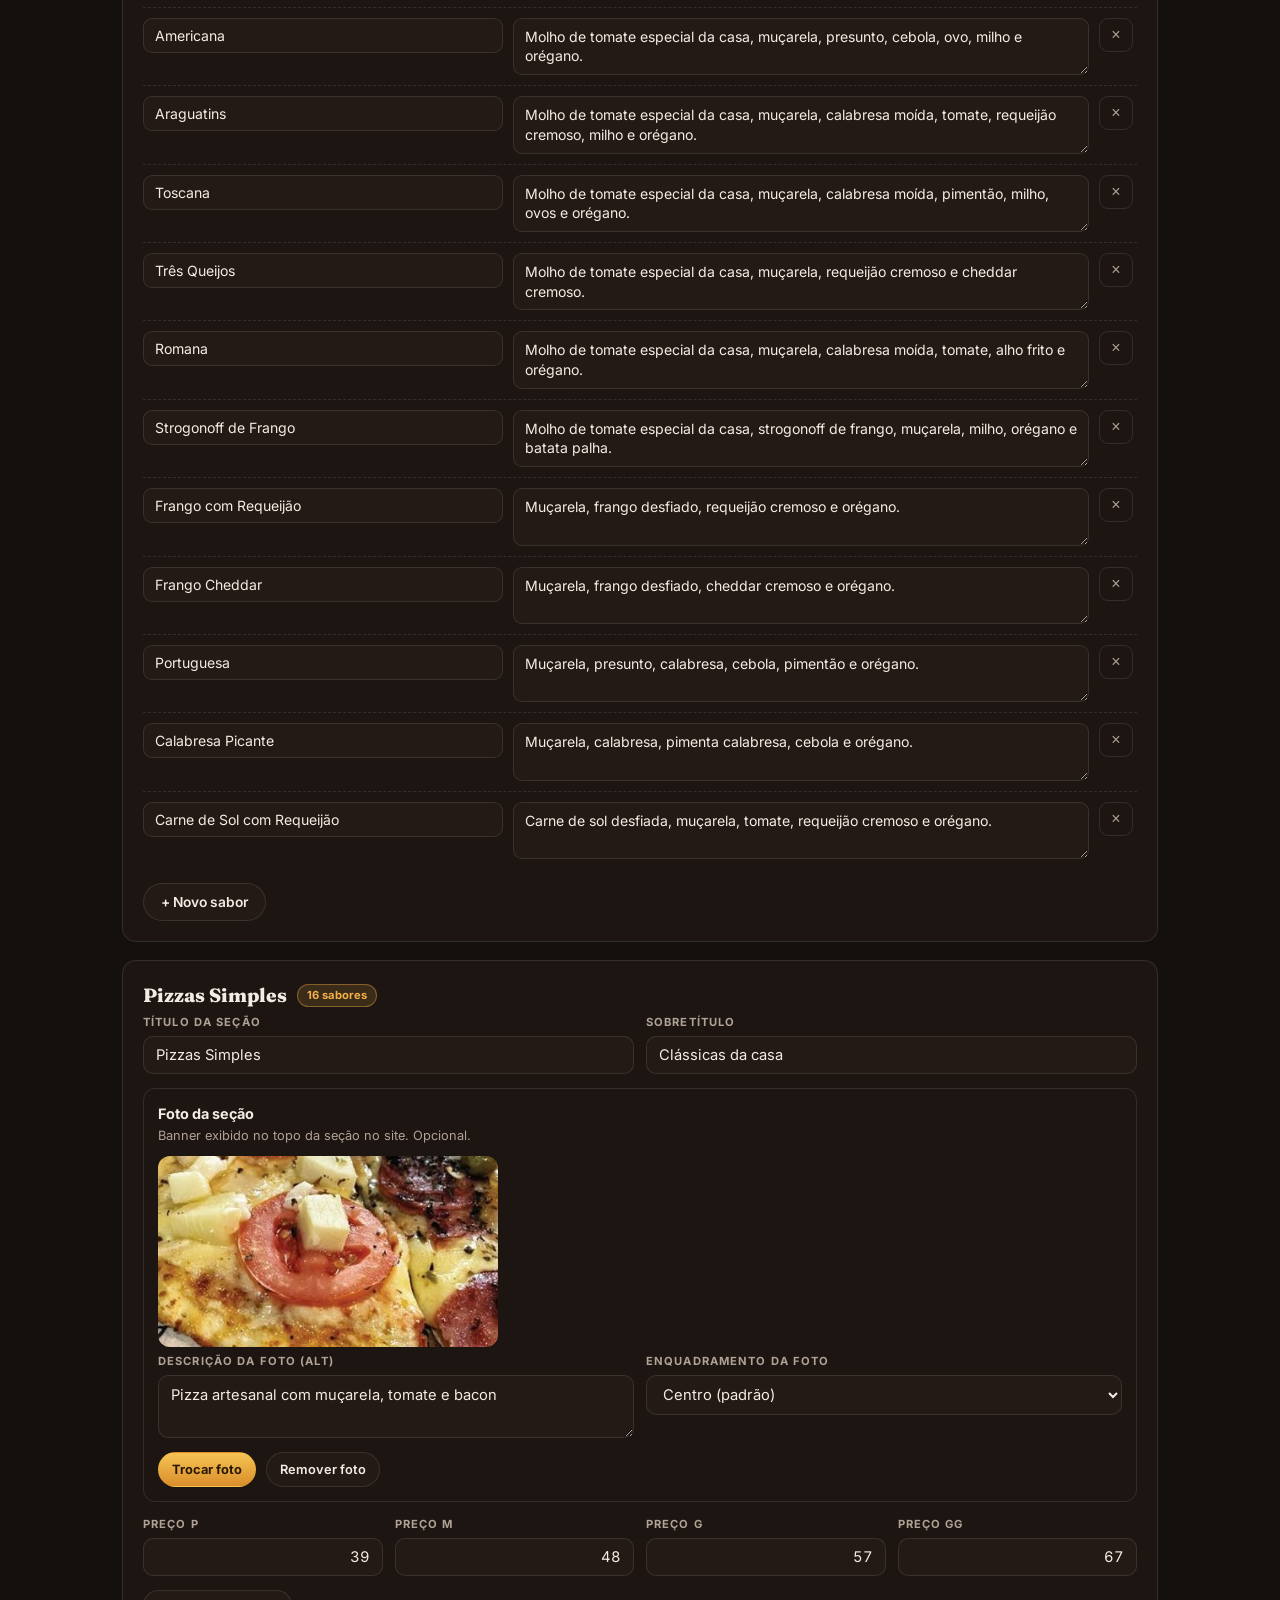
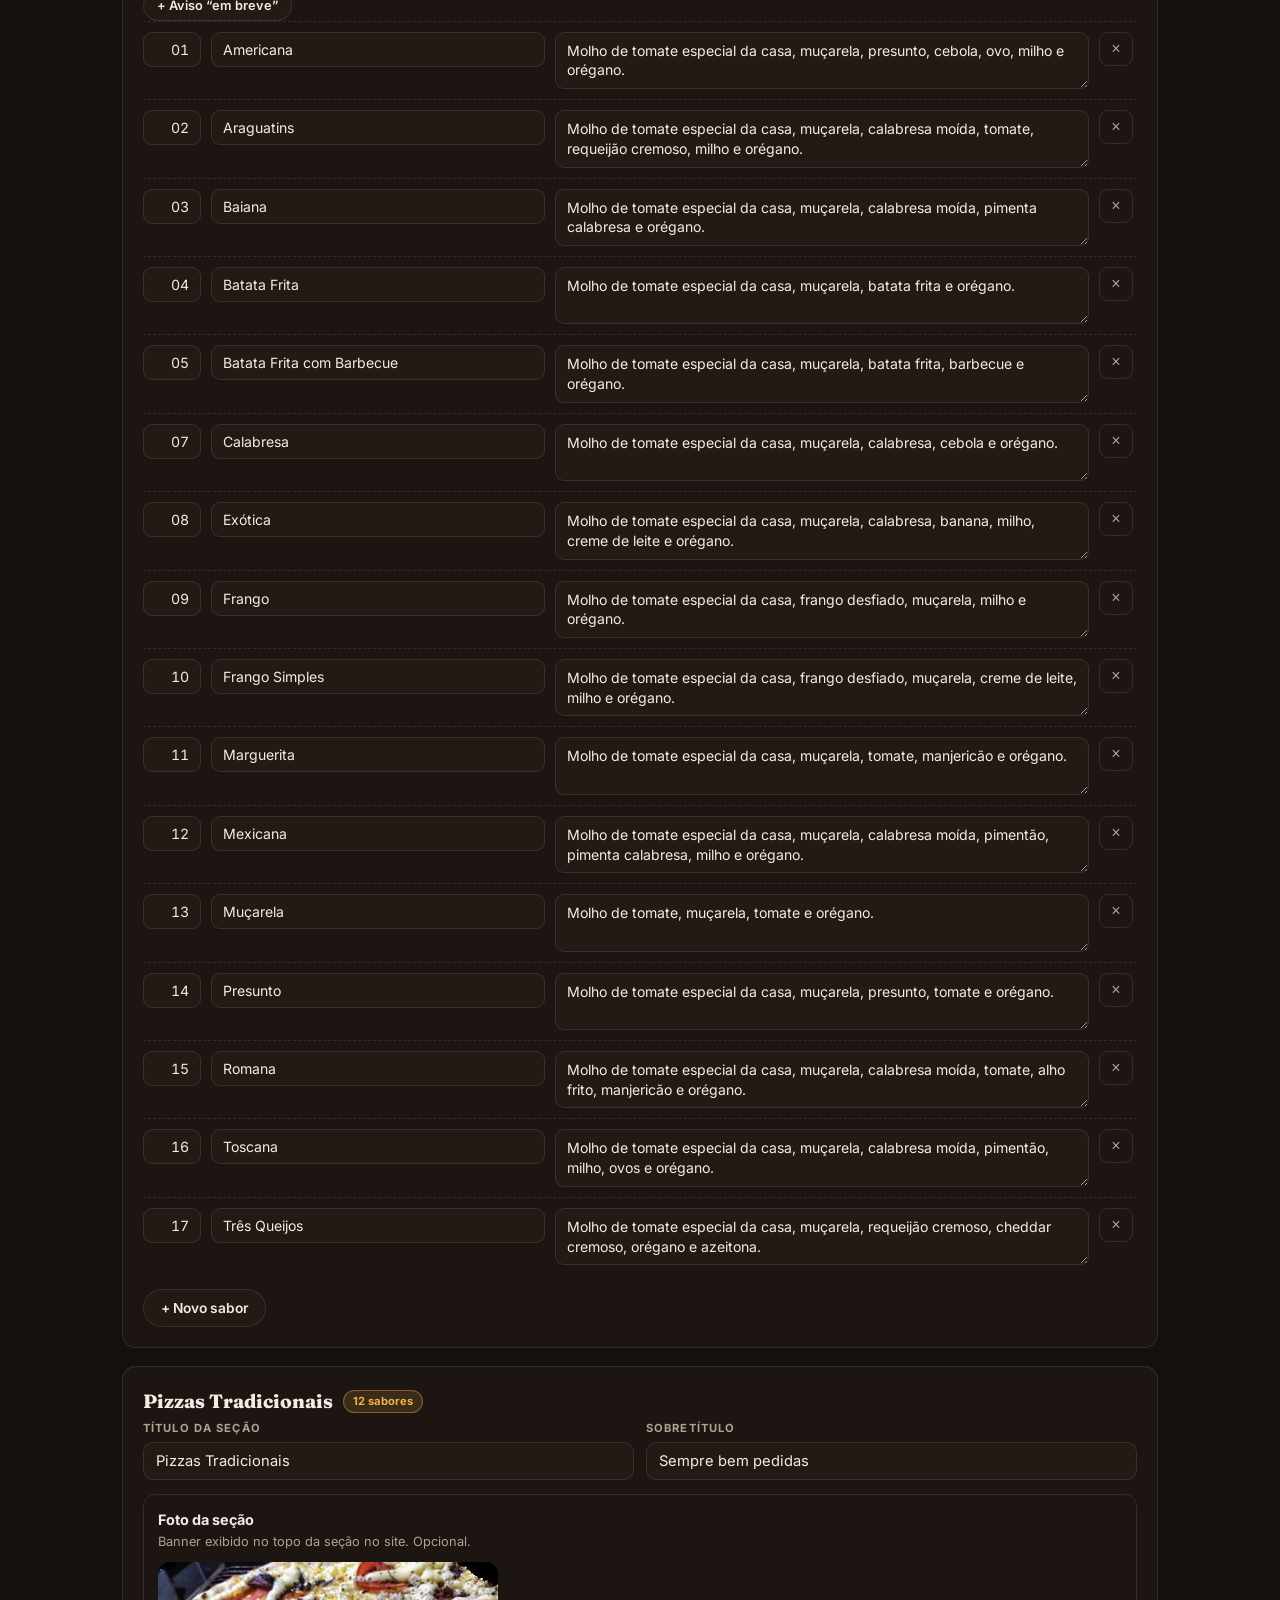
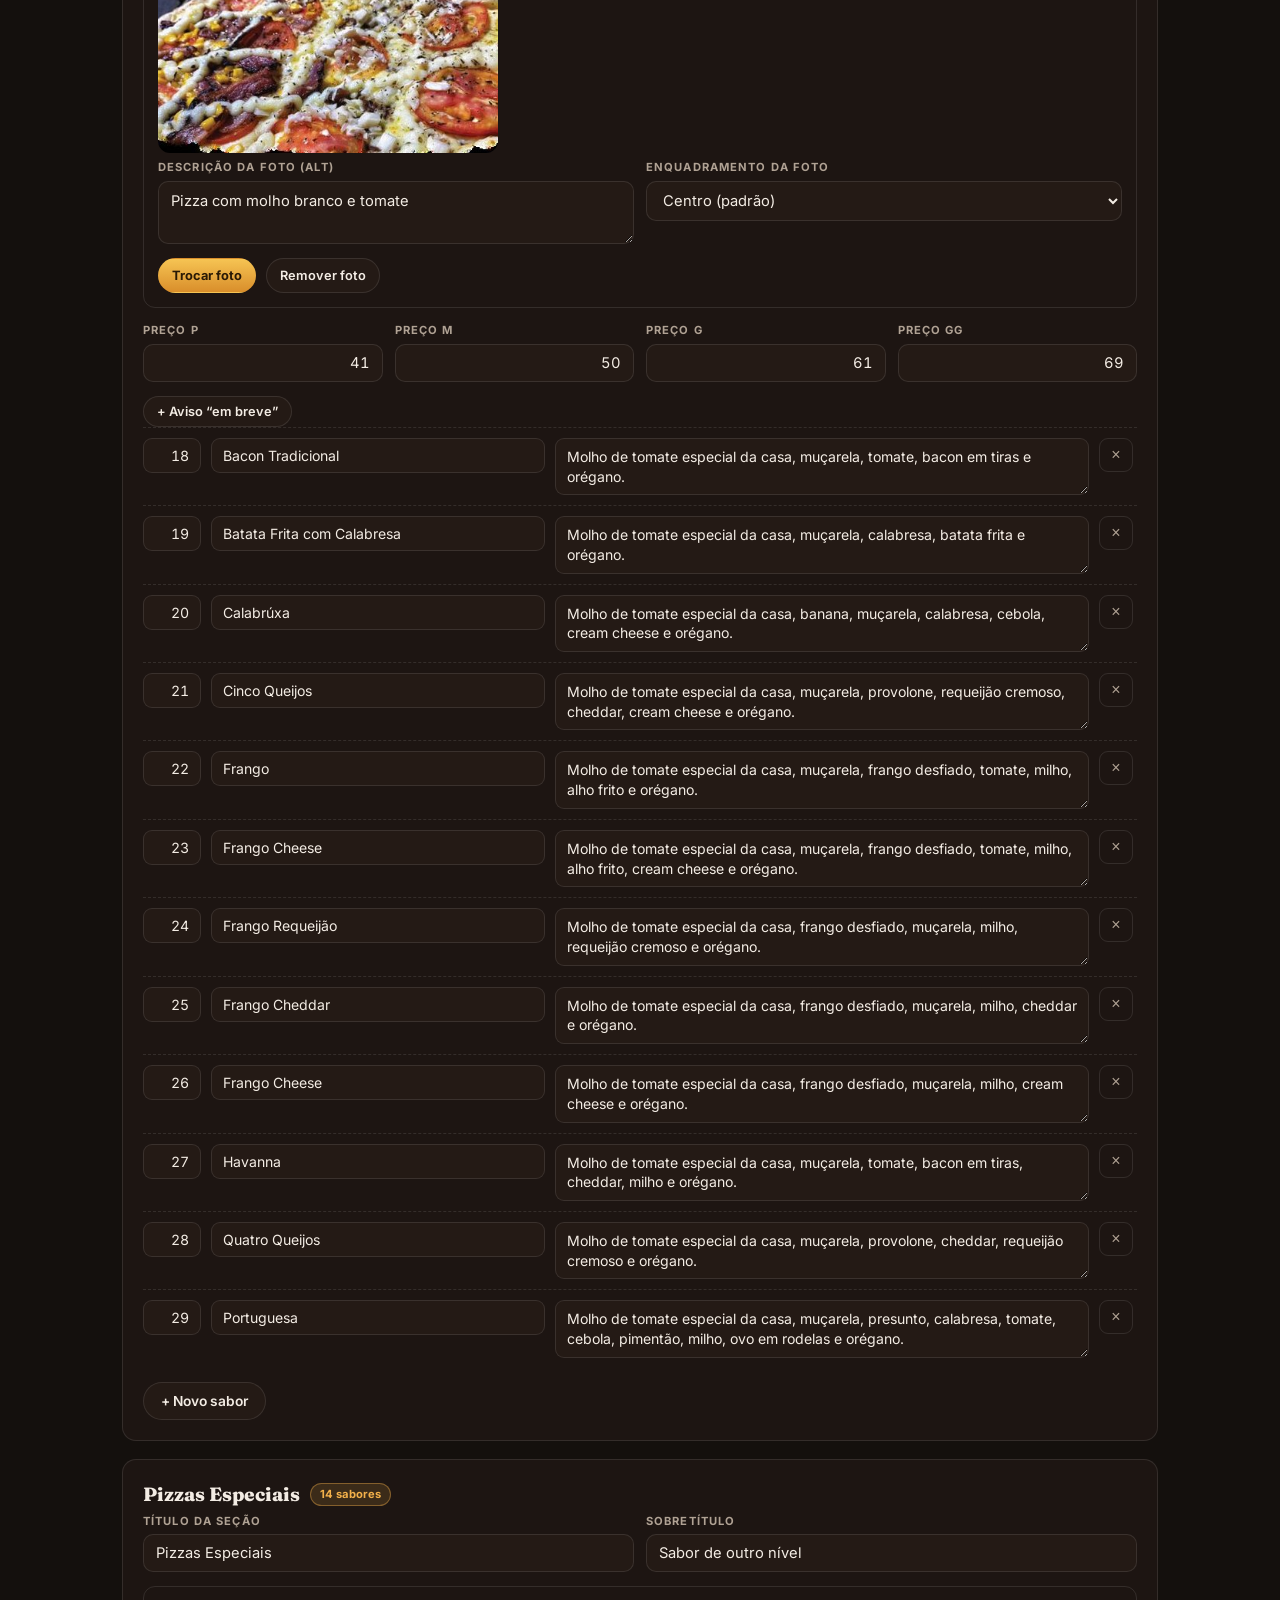
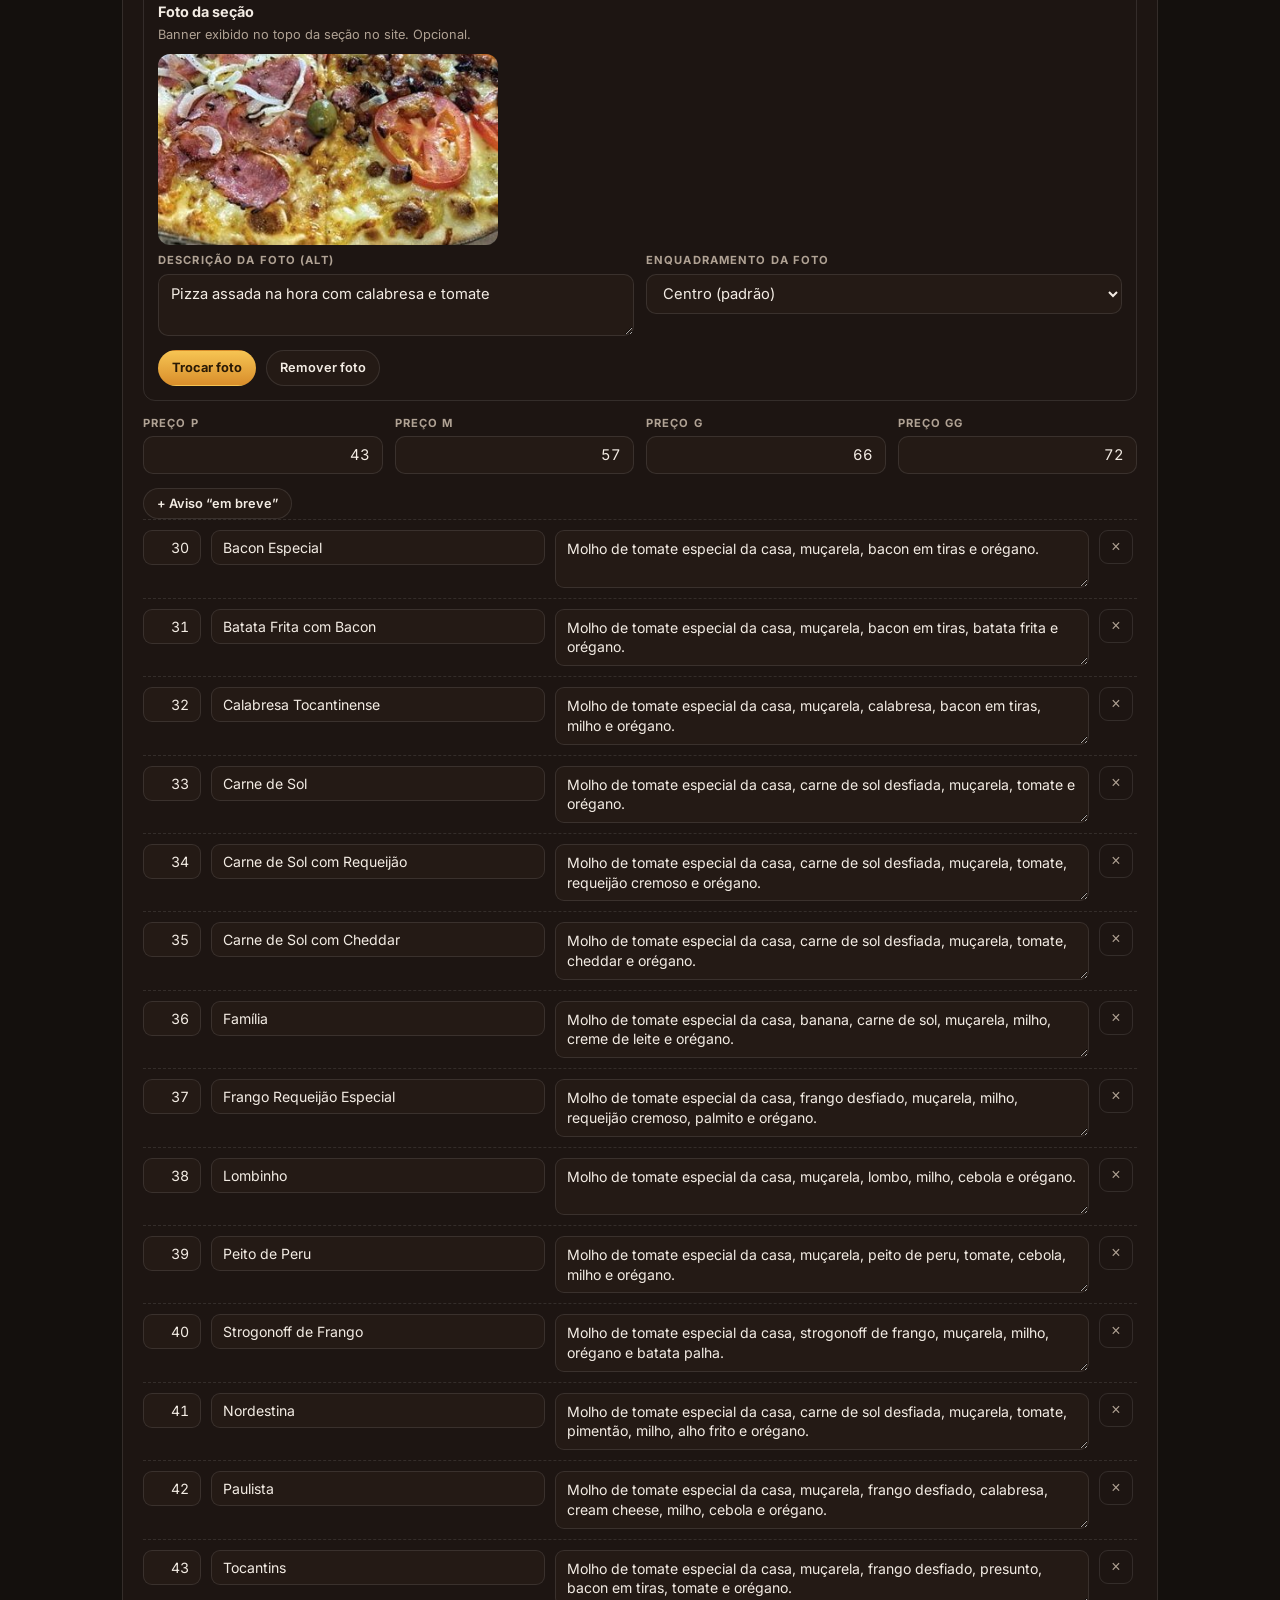
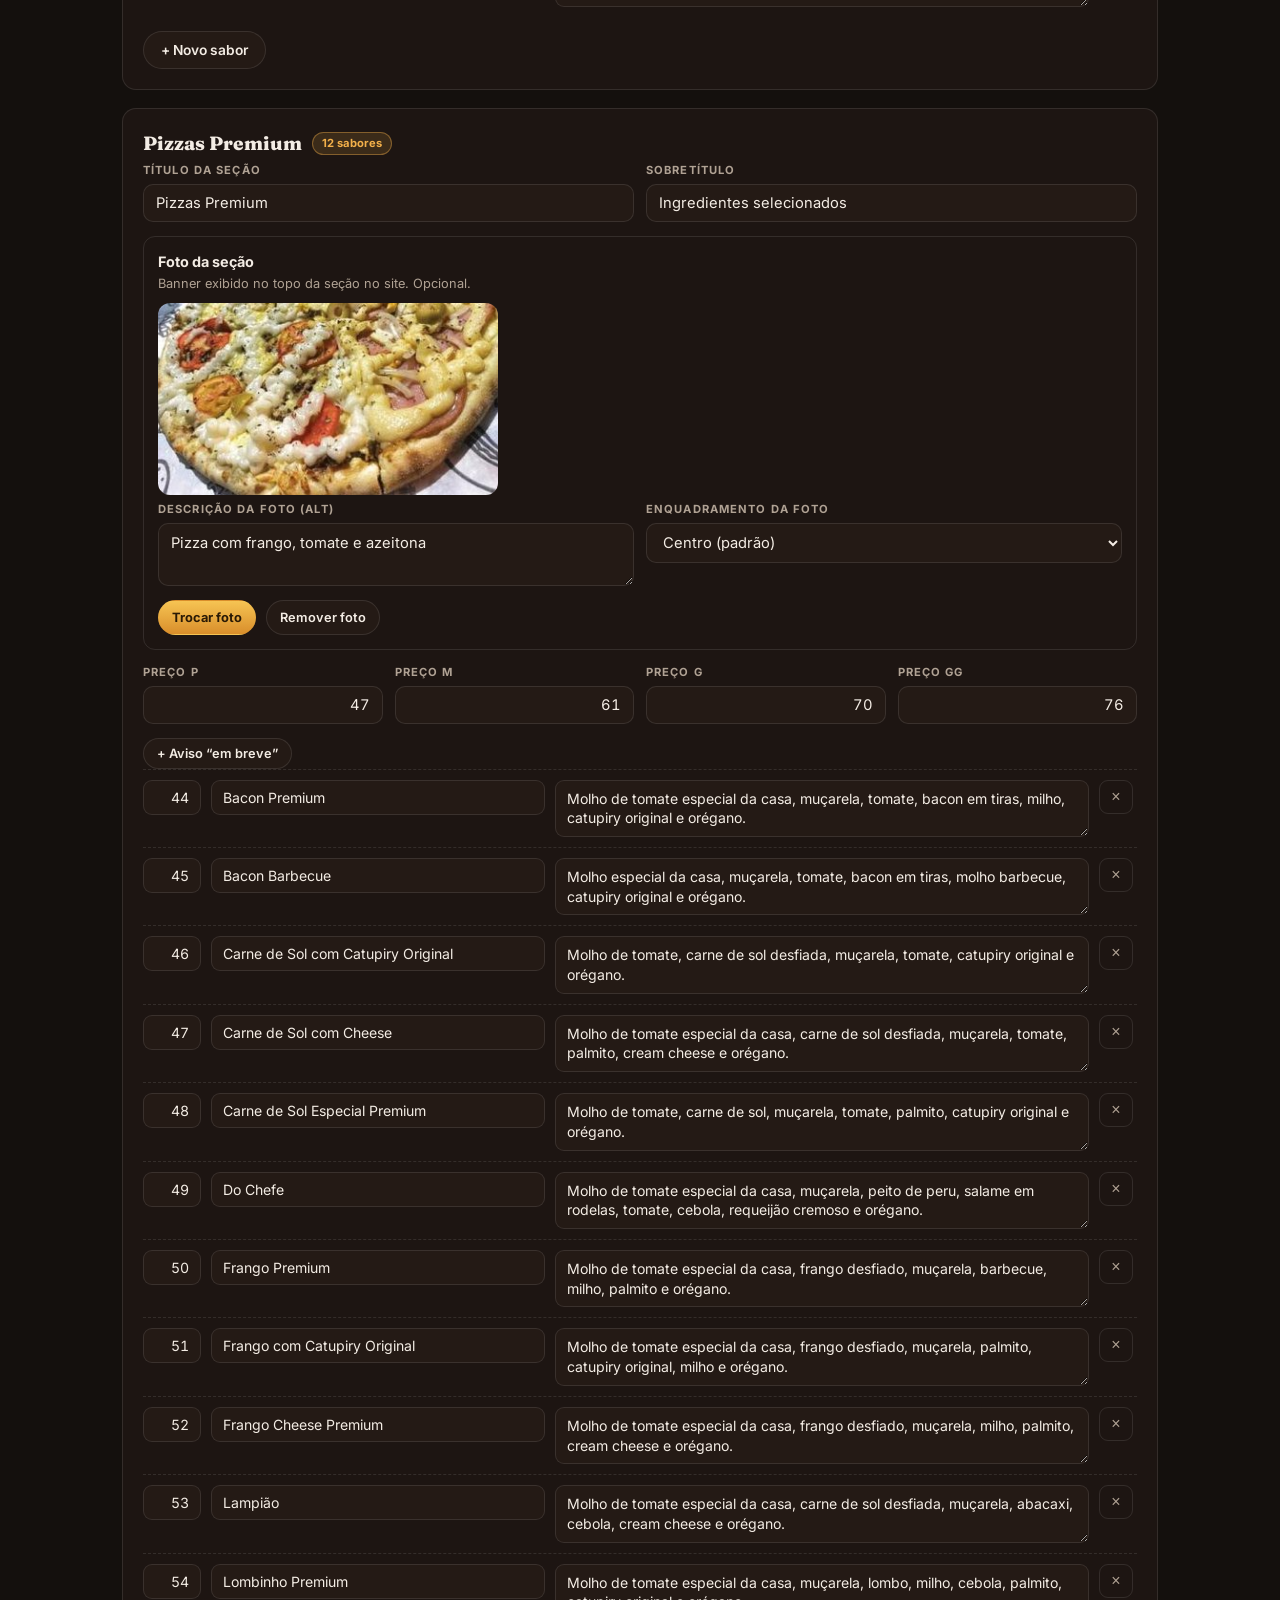
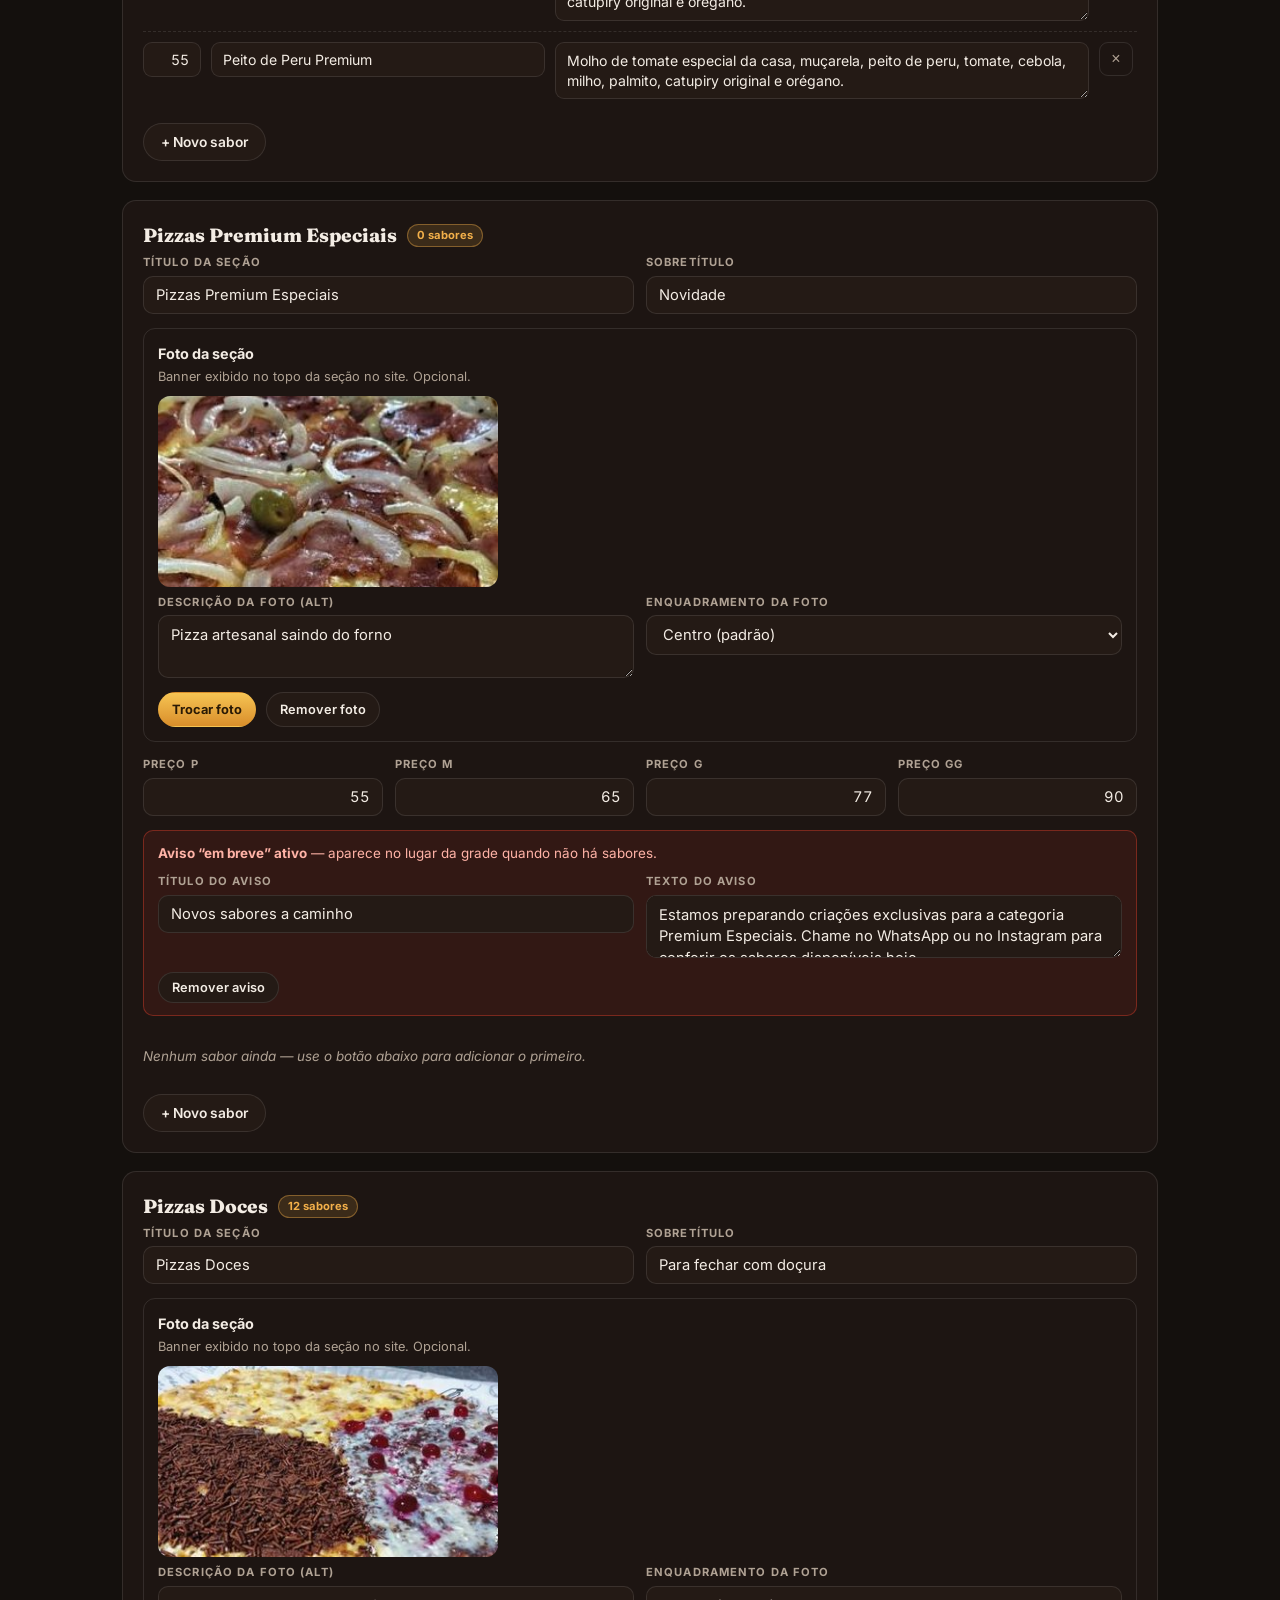
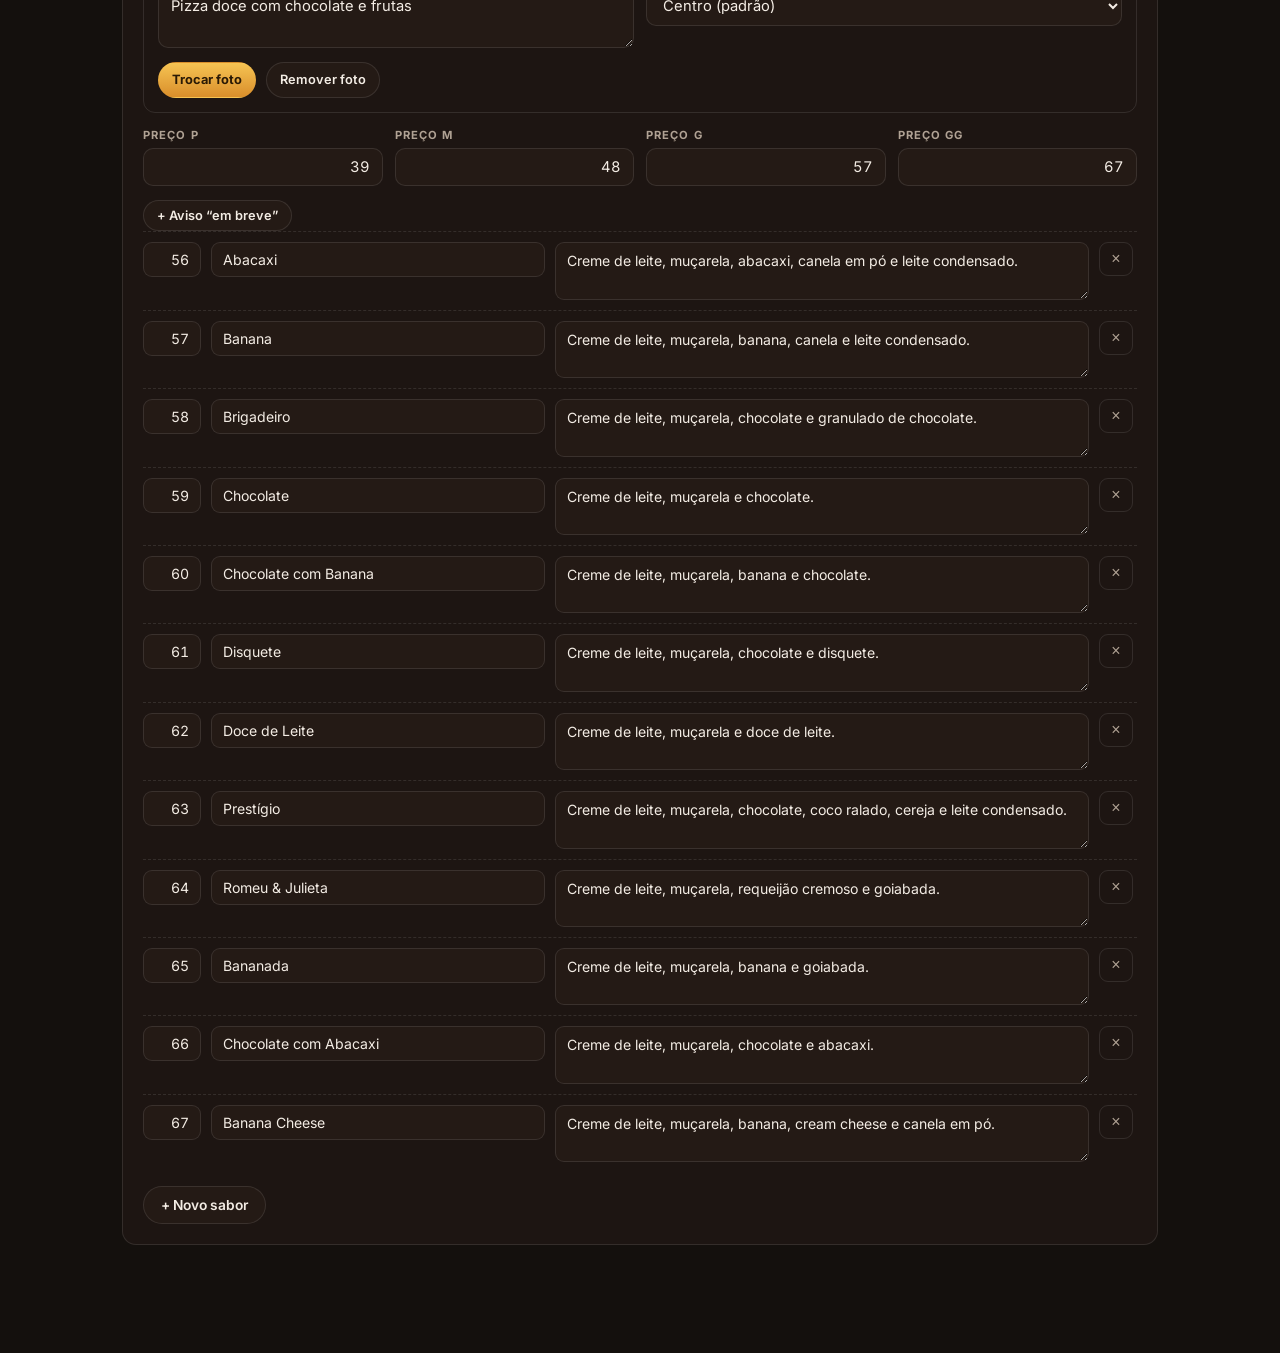
==== commit 55957c48: "Features de reuso: fotos de seção em Bordas/Bebidas/Cervejas, alt e enquadramento por foto, selo de " ====
--- a/admin.html
+++ b/admin.html
@@ -26,7 +26,7 @@
     </nav>
     <div class="a-topright">
       <span class="a-dirty is-hidden" id="aDirty">Rascunho não publicado</span>
-      <a class="a-view" href="index.html" target="_blank" rel="noopener">Ver site ↗</a>
+      <a class="a-view" href="index.html?preview=1" target="_blank" rel="noopener">Ver site ↗</a>
     </div>
   </header>
 
--- a/admin.css
+++ b/admin.css
@@ -222,6 +222,30 @@
   margin-top: 14px;
 }
 
+/* foto de uma seção (sabores / calzones) */
+.a-catphoto {
+  border: 1px solid var(--line);
+  border-radius: 12px;
+  padding: 14px;
+  margin: 0 0 14px;
+}
+
+.a-catphoto strong {
+  display: block;
+  font-size: 0.9rem;
+  margin-bottom: 2px;
+}
+
+.a-catphoto .a-sub {
+  color: var(--muted);
+  font-size: 0.8rem;
+  margin: 0 0 10px;
+}
+
+.a-catphoto .a-empty {
+  padding: 6px 0;
+}
+
 /* ---------------- campos ---------------- */
 
 .a-grid {
@@ -566,6 +590,39 @@
 
 .a-shot-ctrl button.a-del {
   flex: 0 0 34px;
+}
+
+/* selo "já usada em" + seletor "usar nesta seção" */
+.a-tag--used {
+  align-self: flex-start;
+  color: #241609;
+  background: rgba(243, 176, 74, 0.9);
+  border-color: transparent;
+  text-transform: none;
+  letter-spacing: 0.02em;
+  font-size: 0.72rem;
+}
+
+.a-galuse-row {
+  display: flex;
+  gap: 6px;
+}
+
+.a-galuse {
+  flex: 1;
+  min-width: 0;
+  padding: 6px 7px;
+  border-radius: 8px;
+  background: var(--panel);
+  border: 1px solid var(--line);
+  color: var(--ink);
+  font-family: var(--font-body);
+  font-size: 0.74rem;
+  outline: none;
+}
+
+.a-galuse:focus {
+  border-color: rgba(243, 176, 74, 0.6);
 }
 
 .a-upload {
